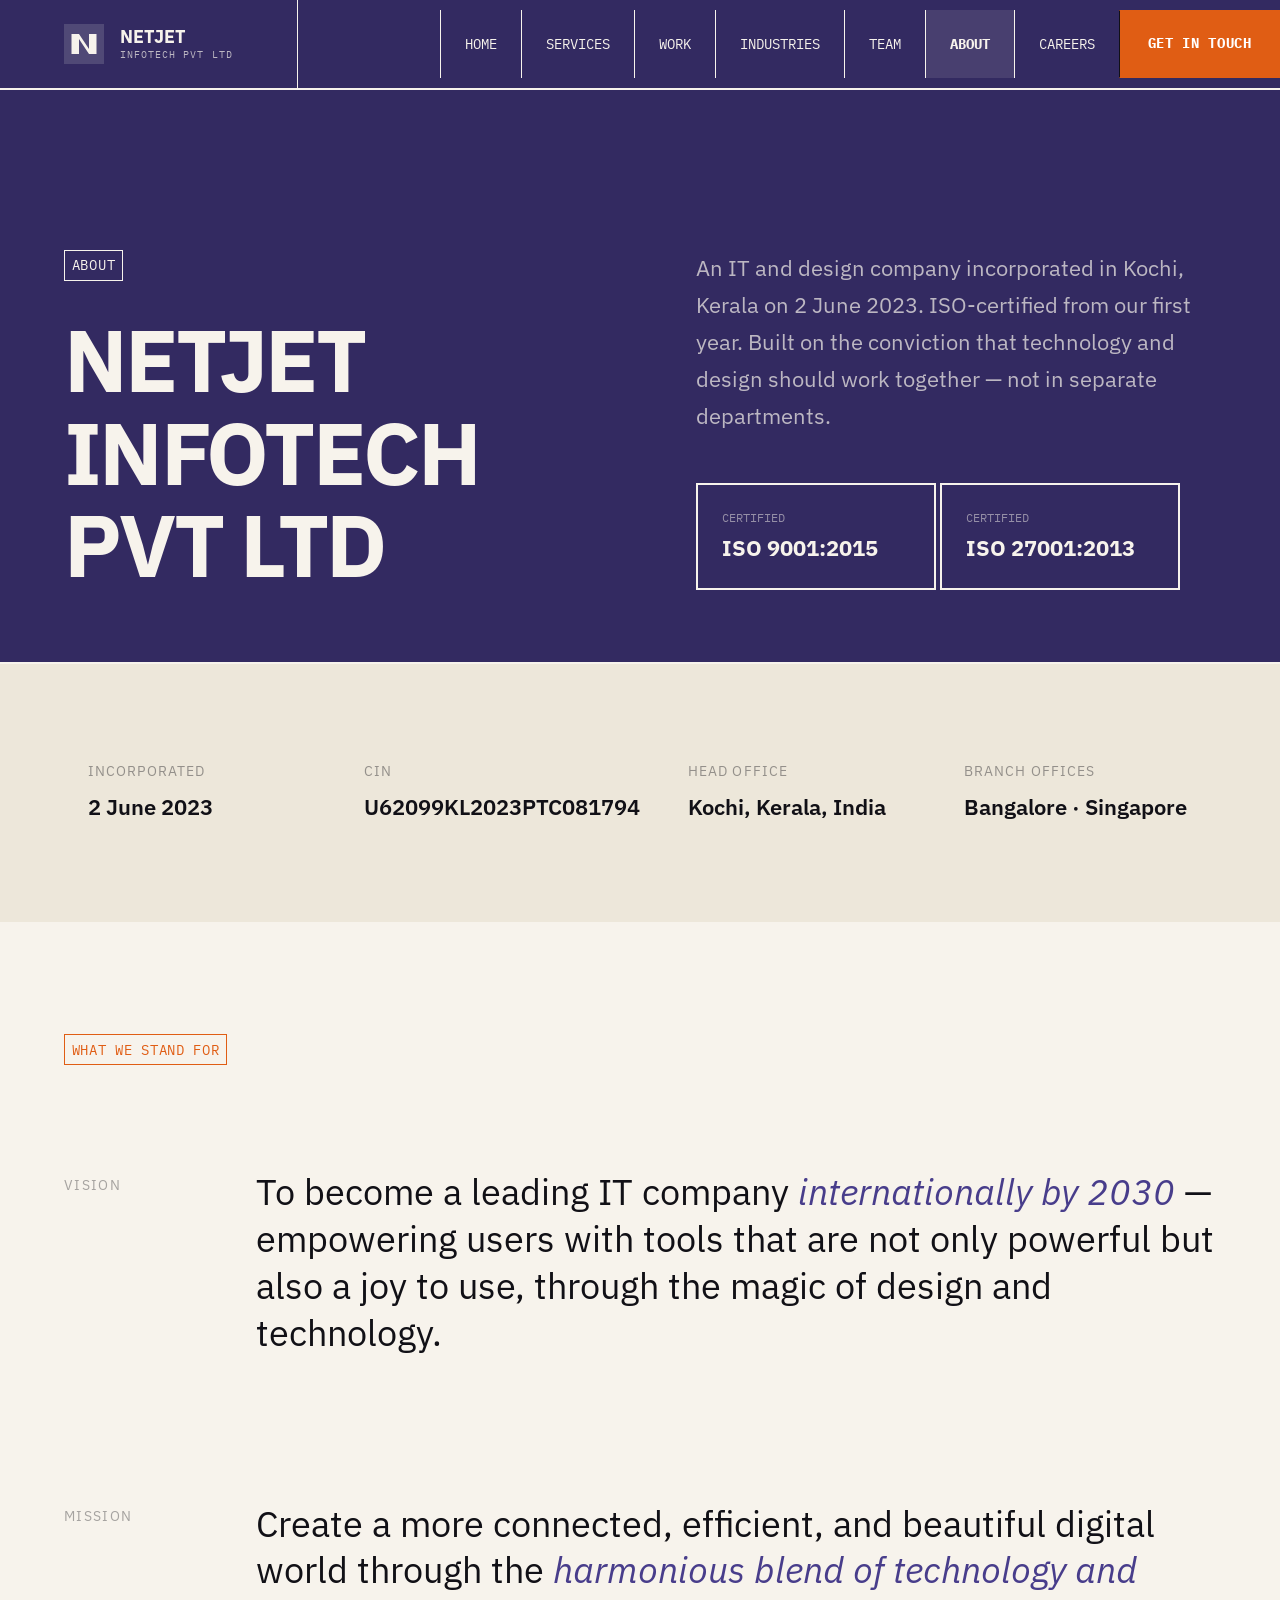
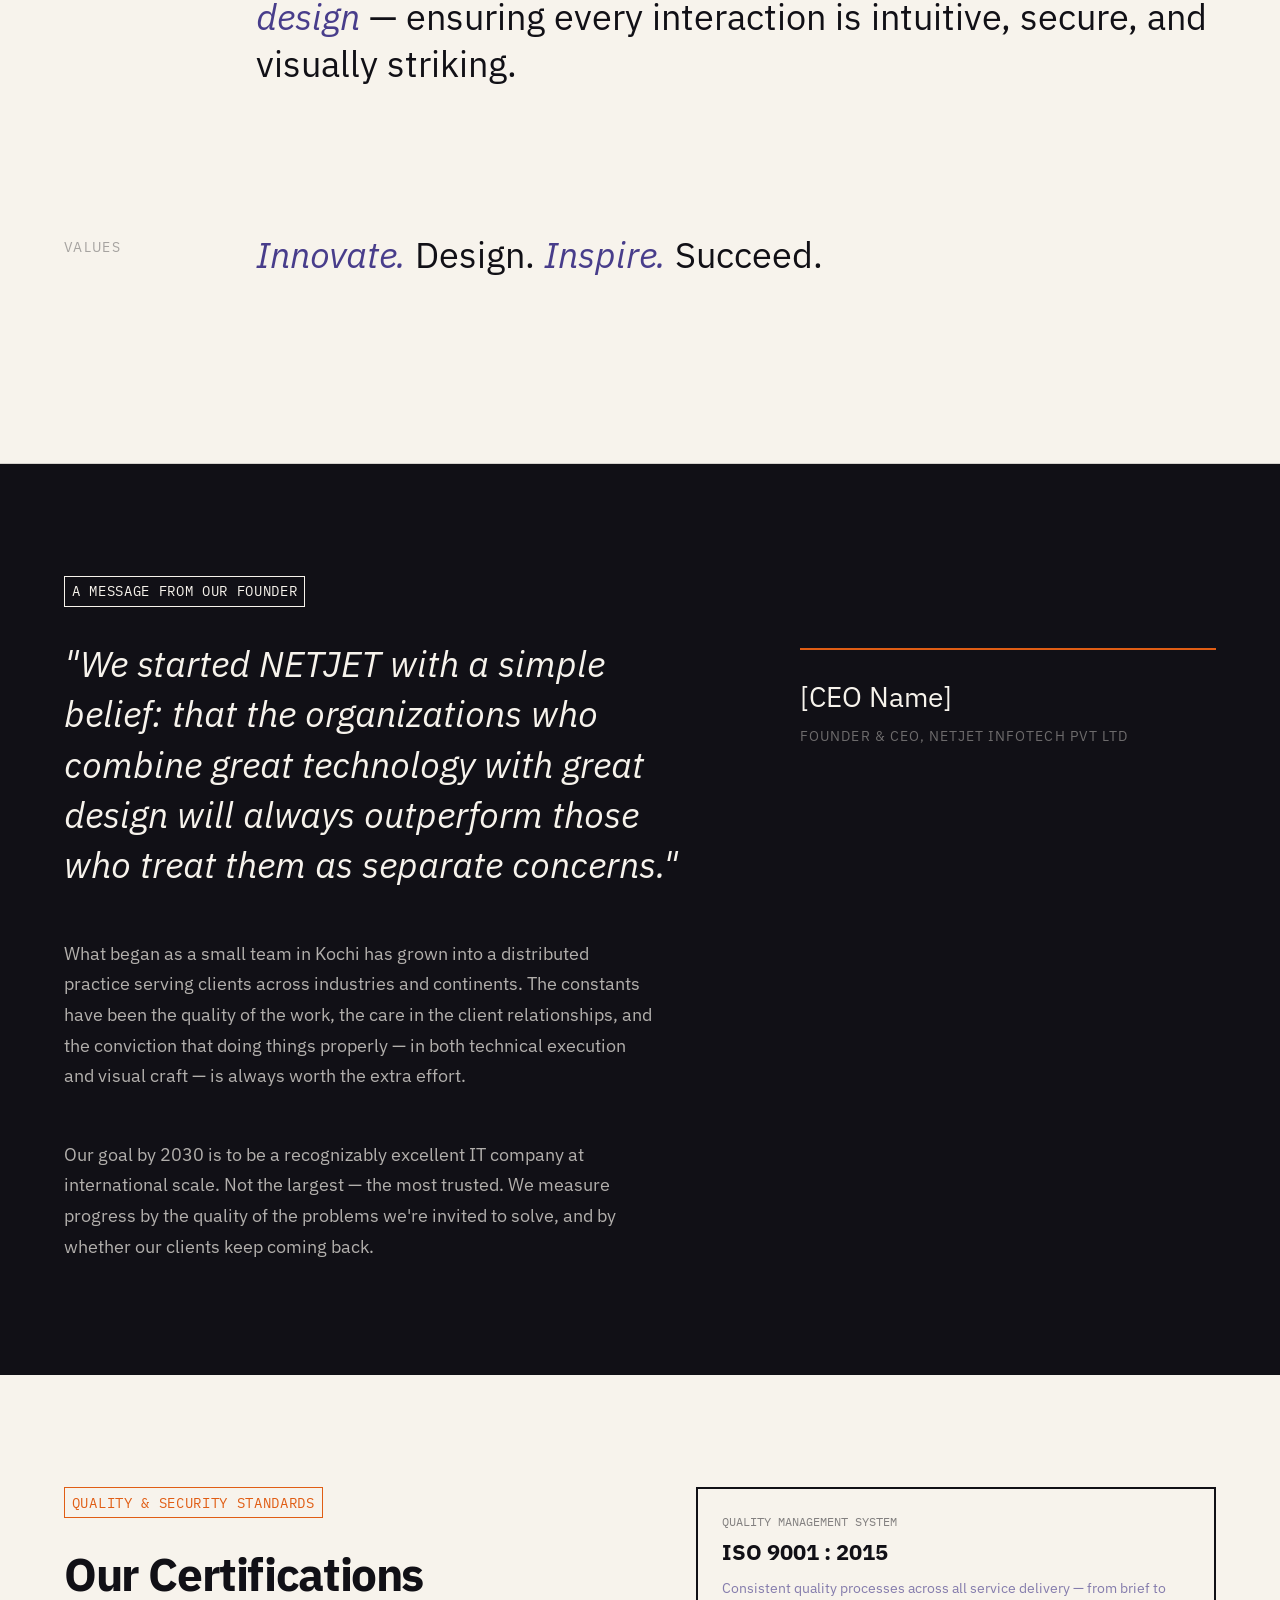
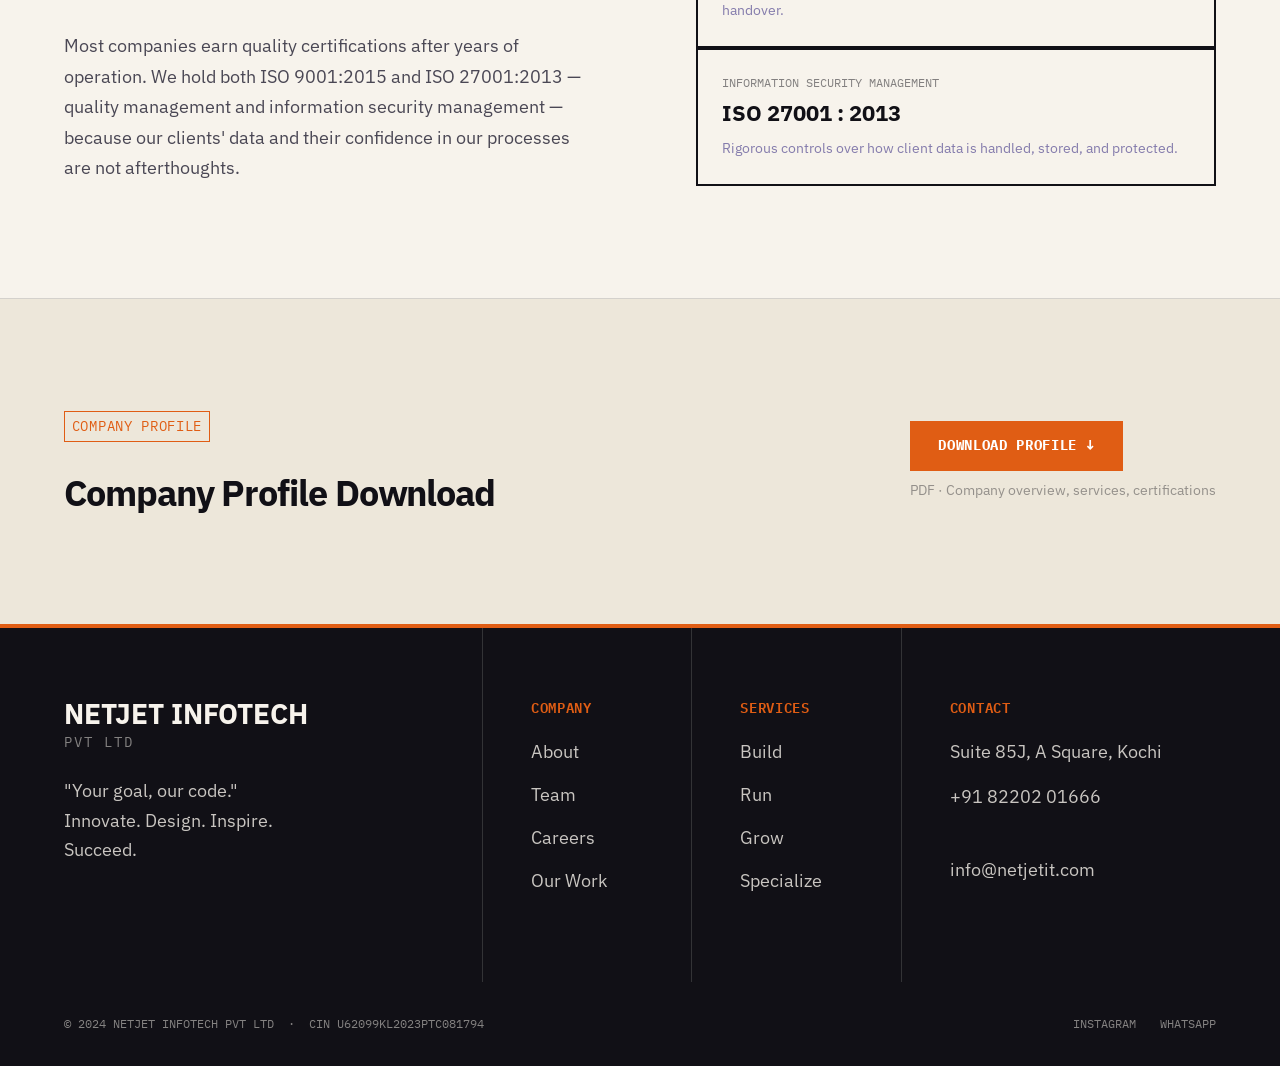
==== about.html @ 787980c6 "Webpage Update" ====
<!DOCTYPE html>
<html lang="en">
<head>
  <meta charset="UTF-8">
  <meta name="viewport" content="width=device-width, initial-scale=1.0">
  <title>About — NETJET INFOTECH PVT LTD</title>
  <meta name="description" content="NETJET INFOTECH is an ISO-certified IT and design company incorporated in Kochi, Kerala in 2023. Learn about our vision, mission, values, certifications, and leadership.">
  <link rel="canonical" href="https://netjetit.com/about.html">
  <link rel="preconnect" href="https://fonts.googleapis.com">
  <link rel="preconnect" href="https://fonts.gstatic.com" crossorigin>
  <link href="https://fonts.googleapis.com/css2?family=IBM+Plex+Mono:ital,wght@0,400;0,500;1,400&family=IBM+Plex+Sans:ital,wght@0,400;0,500;0,600;0,700;1,400&display=swap" rel="stylesheet">
  <link rel="stylesheet" href="css/tokens.css">
  <link rel="stylesheet" href="css/base.css">
  <link rel="stylesheet" href="css/components.css">
  <style>
    .vmv-item {
      padding-block: var(--space-2xl);
      border-bottom: var(--border-rule);
      display: grid;
      grid-template-columns: 10rem 1fr;
      gap: var(--space-l);
      align-items: start;
    }

    .vmv-item:last-child { border-bottom: none; }

    .vmv-label {
      
      font-size: var(--step--1);
      letter-spacing: 0.1em;
      text-transform: uppercase;
      color: var(--ink);
      opacity: 0.35;
      padding-top: 0.3em;
    }

    .vmv-body {
      
      font-size: var(--step-3);
      font-weight: var(--fw-regular);
      color: var(--ink);
      line-height: 1.3;
    }

    .vmv-body em {
      font-style: italic;
      color: var(--brand);
    }

    /* Company facts strip */
    .facts-strip {
      background-color: var(--cream-mid);
      border-top: var(--border-rule);
      border-bottom: var(--border-rule);
      padding-block: var(--space-2xl);
    }

    .facts-grid {
      display: grid;
      grid-template-columns: repeat(4, 1fr);
      gap: 0;
    }

    .fact-item {
      padding: var(--space-m);
      border-right: var(--border-rule);
    }

    .fact-item:last-child { border-right: none; }

    .fact-label {
      
      font-size: var(--step--1);
      letter-spacing: 0.08em;
      text-transform: uppercase;
      color: var(--ink);
      opacity: 0.4;
      margin-bottom: 0.4rem;
    }

    .fact-value {
      
      font-size: var(--step-1);
      color: var(--ink);
      font-weight: var(--fw-semibold);
    }

    @media (max-width: 900px) {
      .vmv-item { grid-template-columns: 1fr; gap: var(--space-xs); }
      .facts-grid { grid-template-columns: 1fr 1fr; }
      .fact-item:nth-child(2) { border-right: none; }
      .fact-item:nth-child(3) { border-right: var(--border-rule); }
    }

    @media (max-width: 540px) {
      .facts-grid { grid-template-columns: 1fr; }
      .fact-item { border-right: none; border-bottom: var(--border-rule); }
      .fact-item:last-child { border-bottom: none; }
    }
  </style>
</head>
<body>

  <!-- Navigation -->
  <nav class="site-nav nav-violet" aria-label="Site navigation">
    <div class="nav-inner">
      <a href="index.html" class="nav-logo" aria-label="NETJET INFOTECH — home">
        <svg class="nav-logo-mark" viewBox="0 0 32 32" fill="none" aria-hidden="true">
          <rect width="32" height="32" fill="#F7F3EC" fill-opacity="0.15"/>
          <path d="M6 8h6l8 12V8h6v16h-6L12 12v12H6V8z" fill="#F7F3EC"/>
        </svg>
        <div class="nav-logo-text">
          NETJET
          <span>INFOTECH PVT LTD</span>
        </div>
      </a>
      <div class="nav-links">
        <a href="index.html">Home</a>
        <a href="services.html">Services</a>
        <a href="work.html">Work</a>
        <a href="industries.html">Industries</a>
        <a href="team.html">Team</a>
        <a href="about.html" aria-current="page">About</a>
        <a href="careers.html">Careers</a>
        <a href="contact.html" class="btn btn-primary nav-cta">Get in touch</a>
      </div>
      <button class="nav-toggle" aria-expanded="false" aria-controls="mobile-nav" aria-label="Open navigation">
        <span class="nav-toggle-bar"></span>
        <span class="nav-toggle-bar"></span>
        <span class="nav-toggle-bar"></span>
      </button>
    </div>
    <nav class="nav-mobile" id="mobile-nav" aria-hidden="true">
      <a href="index.html">Home</a>
      <a href="services.html">Services</a>
      <a href="work.html">Work</a>
      <a href="industries.html">Industries</a>
      <a href="team.html">Team</a>
      <a href="about.html">About</a>
      <a href="careers.html">Careers</a>
      <a href="contact.html" class="btn btn-primary">Get in touch</a>
    </nav>
  </nav>

  <main>

    <!-- Hero -->
    <header class="page-hero page-hero--violet" aria-labelledby="about-heading">
      <div class="container">
        <div style="display: grid; grid-template-columns: 1fr 1fr; gap: var(--space-3xl); align-items: end;">
          <div>
            <p class="section-label section-label--light">About</p>
            <h1 id="about-heading" style="color: var(--cream); line-height: 1.05;">
              NETJET INFOTECH<br>PVT LTD
            </h1>
          </div>
          <div>
            <p style="font-size: var(--step-1); color: var(--cream); opacity: 0.7; line-height: 1.65; max-width: 44ch;">An IT and design company incorporated in Kochi, Kerala on 2 June 2023. ISO-certified from our first year. Built on the conviction that technology and design should work together — not in separate departments.</p>
            <div class="badge-row" style="margin-top: var(--space-xl);">
              <div class="cert-badge cert-badge--light">
                <span class="cert-badge__label">Certified</span>
                <span class="cert-badge__name">ISO 9001:2015</span>
              </div>
              <div class="cert-badge cert-badge--light">
                <span class="cert-badge__label">Certified</span>
                <span class="cert-badge__name">ISO 27001:2013</span>
              </div>
            </div>
          </div>
        </div>
      </div>
    </header>

    <!-- Company facts strip -->
    <div class="facts-strip" aria-label="Company facts">
      <div class="container">
        <div class="facts-grid">
          <div class="fact-item">
            <p class="fact-label">Incorporated</p>
            <p class="fact-value">2 June 2023</p>
          </div>
          <div class="fact-item">
            <p class="fact-label">CIN</p>
            <p class="fact-value">U62099KL2023PTC081794</p>
          </div>
          <div class="fact-item">
            <p class="fact-label">Head Office</p>
            <p class="fact-value">Kochi, Kerala, India</p>
          </div>
          <div class="fact-item">
            <p class="fact-label">Branch Offices</p>
            <p class="fact-value">Bangalore · Singapore</p>
          </div>
        </div>
      </div>
    </div>

    <!-- Vision / Mission / Values -->
    <section class="section" aria-labelledby="vmv-heading">
      <div class="container">
        <p class="section-label">What we stand for</p>
        <h2 id="vmv-heading" class="visually-hidden">Vision, Mission, and Values</h2>

        <div>
          <div class="vmv-item">
            <p class="vmv-label">Vision</p>
            <p class="vmv-body">To become a leading IT company <em>internationally by 2030</em> — empowering users with tools that are not only powerful but also a joy to use, through the magic of design and technology.</p>
          </div>

          <div class="vmv-item">
            <p class="vmv-label">Mission</p>
            <p class="vmv-body">Create a more connected, efficient, and beautiful digital world through the <em>harmonious blend of technology and design</em> — ensuring every interaction is intuitive, secure, and visually striking.</p>
          </div>

          <div class="vmv-item">
            <p class="vmv-label">Values</p>
            <p class="vmv-body"><em>Innovate.</em> Design. <em>Inspire.</em> Succeed.</p>
          </div>
        </div>
      </div>
    </section>

    <!-- CEO Message placeholder section -->
    <!-- To add the CEO's message: replace the bracketed text and name below -->
    <section class="section" style="background-color: var(--ink);" aria-labelledby="ceo-heading">
      <div class="container">
        <div style="display: grid; grid-template-columns: 3fr 2fr; gap: var(--space-3xl); align-items: start;">
          <div>
            <p class="section-label section-label--light">A message from our founder</p>
            <blockquote>
              <p style=" font-size: var(--step-3); color: var(--cream); font-style: italic; line-height: 1.4; margin-bottom: var(--space-xl); max-width: 36ch;">
                "We started NETJET with a simple belief: that the organizations who combine great technology with great design will always outperform those who treat them as separate concerns."
              </p>
              <p style="font-size: var(--step-0); color: var(--cream); opacity: 0.7; line-height: 1.7; max-width: 54ch; margin-bottom: var(--space-xl);">
                What began as a small team in Kochi has grown into a distributed practice serving clients across industries and continents. The constants have been the quality of the work, the care in the client relationships, and the conviction that doing things properly — in both technical execution and visual craft — is always worth the extra effort.
              </p>
              <p style="font-size: var(--step-0); color: var(--cream); opacity: 0.7; line-height: 1.7; max-width: 54ch;">
                Our goal by 2030 is to be a recognizably excellent IT company at international scale. Not the largest — the most trusted. We measure progress by the quality of the problems we're invited to solve, and by whether our clients keep coming back.
              </p>
            </blockquote>
          </div>
          <div style="padding-top: var(--space-2xl);">
            <div style="border-top: 2px solid var(--terra); padding-top: var(--space-m);">
              <p style=" font-size: var(--step-2); color: var(--cream); margin-bottom: 0.3rem;">[CEO Name]</p>
              <p style=" font-size: var(--step--1); color: var(--cream); opacity: 0.4; letter-spacing: 0.08em; text-transform: uppercase;">Founder &amp; CEO, NETJET INFOTECH PVT LTD</p>
            </div>
          </div>
        </div>
      </div>
    </section>

    <!-- Certifications -->
    <section class="section" aria-labelledby="certs-heading">
      <div class="container">
        <div style="display: grid; grid-template-columns: 1fr 1fr; gap: var(--space-3xl); align-items: start;">
          <div>
            <p class="section-label">Quality &amp; Security Standards</p>
            <h2 id="certs-heading" style="margin-bottom: var(--space-l); max-width: 22ch;">Our Certifications</h2>
            <p style="font-size: var(--step-0); color: var(--ink-soft); max-width: 48ch; line-height: 1.7;">Most companies earn quality certifications after years of operation. We hold both ISO 9001:2015 and ISO 27001:2013 — quality management and information security management — because our clients' data and their confidence in our processes are not afterthoughts.</p>
          </div>
          <div>
            <div class="badge-row" style="flex-direction: column; align-items: flex-start; gap: var(--space-l);">
              <div class="cert-badge" style="width: 100%;">
                <span class="cert-badge__label">Quality Management System</span>
                <span class="cert-badge__name">ISO 9001 : 2015</span>
                <p style=" font-size: var(--step--1); color: var(--brand); opacity: 0.65; margin-top: 0.5rem;">Consistent quality processes across all service delivery — from brief to handover.</p>
              </div>
              <div class="cert-badge" style="width: 100%;">
                <span class="cert-badge__label">Information Security Management</span>
                <span class="cert-badge__name">ISO 27001 : 2013</span>
                <p style=" font-size: var(--step--1); color: var(--brand); opacity: 0.65; margin-top: 0.5rem;">Rigorous controls over how client data is handled, stored, and protected.</p>
              </div>
            </div>
          </div>
        </div>
      </div>
    </section>

    <!-- Company Profile download -->
    <section class="section" style="background-color: var(--cream-mid); border-top: var(--border-rule); border-bottom: var(--border-rule);" aria-labelledby="profile-heading">
      <div class="container">
        <div style="display: flex; align-items: center; justify-content: space-between; flex-wrap: wrap; gap: var(--space-l);">
          <div>
            <p class="section-label">Company Profile</p>
            <h2 id="profile-heading" style="font-size: var(--step-3); max-width: 28ch;">Company Profile Download</h2>
          </div>
          <div>
            <!-- Replace # with the path to the actual PDF when available -->
            <a href="#" class="btn btn-primary" download aria-label="Download NETJET INFOTECH company profile PDF">
              Download Profile &darr;
            </a>
            <p style=" font-size: var(--step--1); color: var(--ink); opacity: 0.4; margin-top: var(--space-xs);">PDF · Company overview, services, certifications</p>
          </div>
        </div>
      </div>
    </section>

  </main>

  <footer class="site-footer" aria-label="Site footer">
    <div class="container">
      <div class="footer-grid">
        <div class="footer-brand">
          <div class="footer-logo-text">NETJET INFOTECH</div>
          <span class="footer-logo-sub">PVT LTD</span>
          <p class="footer-tagline">"Your goal, our code."<br>Innovate. Design. Inspire. Succeed.</p>
        </div>
        <div class="footer-col">
          <h6>Company</h6>
          <ul>
            <li><a href="about.html">About</a></li>
            <li><a href="team.html">Team</a></li>
            <li><a href="careers.html">Careers</a></li>
            <li><a href="work.html">Our Work</a></li>
          </ul>
        </div>
        <div class="footer-col">
          <h6>Services</h6>
          <ul>
            <li><a href="services.html#build">Build</a></li>
            <li><a href="services.html#run">Run</a></li>
            <li><a href="services.html#grow">Grow</a></li>
            <li><a href="services.html#specialize">Specialize</a></li>
          </ul>
        </div>
        <div class="footer-col">
          <h6>Contact</h6>
          <address class="footer-address">
            Suite 85J, A Square, Kochi<br>
            <a href="tel:+918220201666">+91 82202 01666</a><br>
            <a href="mailto:info@netjetit.com">info@netjetit.com</a>
          </address>
        </div>
      </div>
      <div class="footer-bottom">
        <p class="footer-legal">&copy; 2024 NETJET INFOTECH PVT LTD &nbsp;·&nbsp; CIN U62099KL2023PTC081794</p>
        <div class="footer-socials">
          <a href="https://instagram.com/netjet.design" target="_blank" rel="noopener noreferrer">Instagram</a>
          <a href="https://wa.me/918220201666" target="_blank" rel="noopener noreferrer">WhatsApp</a>
        </div>
      </div>
    </div>
  </footer>

  <script src="js/nav.js"></script>
</body>
</html>
---- css/tokens.css ----
/*
  NETJET INFOTECH
  Design Tokens — Structural Blueprint System
*/

:root {
  /* Colour palette - High Contrast, No Gradients */
  --cream:       #F7F3EC;
  --cream-mid:   #EDE7DA;
  --violet:      #332A61;
  --violet-deep: #1A1536; /* Darker for higher contrast */
  --brand:       #483D8B;
  --ink:         #111016; /* Near black for maximum starkness */
  --ink-soft:    #4A4754;
  --terra:       #E05D14; /* Brighter, sharper orange/terracotta */
  --terra-dark:  #B84A0D;
  --white:       #FFFFFF;

  /* Structural Rules - the core of the aesthetic */
  --rule-light:  rgba(17, 16, 22, 0.15); /* Ink transparent on cream */
  --rule-dark:   rgba(247, 243, 236, 0.15); /* Cream transparent on dark */
  
  --border-structural-light: 1px solid var(--rule-light);
  --border-structural-dark:  1px solid var(--rule-dark);
  --border-heavy-light:      2px solid var(--ink);
  --border-heavy-dark:       2px solid var(--cream);

  /* Typography — weights */
  --fw-regular: 400;
  --fw-medium:  500;
  --fw-semibold: 600;
  --fw-bold:    700;
  --fw-extrabold: 800;

  /* Type scale (fluid) */
  --step--1: clamp(0.75rem, 0.71rem + 0.18vw, 0.85rem);
  --step-0:  clamp(1rem,    0.95rem + 0.26vw, 1.125rem);
  --step-1:  clamp(1.2rem,  1.12rem + 0.41vw, 1.4rem);
  --step-2:  clamp(1.44rem, 1.31rem + 0.68vw, 1.75rem);
  --step-3:  clamp(1.73rem, 1.51rem + 1.1vw,  2.25rem);
  --step-4:  clamp(2.07rem, 1.72rem + 1.78vw, 2.9rem);
  --step-5:  clamp(2.49rem, 1.93rem + 2.8vw,  3.75rem);
  --step-6:  clamp(3.2rem,  2.3rem + 4.5vw,   5.5rem);
  --step-7:  clamp(4rem,    2.8rem + 6vw,     7.5rem); /* Added for huge structural type */

  /* Spacing */
  --space-xs:   0.5rem;
  --space-s:    1rem;
  --space-m:    1.5rem;
  --space-l:    2rem;
  --space-xl:   3rem;
  --space-2xl:  4.5rem;
  --space-3xl:  7rem;
  --space-4xl:  10rem;

  /* Layout */
  --max-width:    1440px; /* Wider for more architectural space */
  --gutter:       clamp(1.25rem, 5vw, 4rem);
  --col-gap:      0; /* Removing column gap, relying on borders instead */

  /* Motion */
  --ease-out: cubic-bezier(0.16, 1, 0.3, 1); /* Snappier, less floating */
  --dur-fast: 150ms;
  --dur-mid:  250ms;
  --dur-slow: 400ms;
}
---- css/base.css ----
/*
  NETJET INFOTECH
  Base styles — Structural layout, typography reset, architectural utilities
*/

/* ─── Reset ─────────────────────────────────────── */
*, *::before, *::after {
  box-sizing: border-box;
  margin: 0;
  padding: 0;
}

html {
  scroll-behavior: smooth;
  -webkit-text-size-adjust: 100%;
}

body {
  background-color: var(--cream);
  color: var(--ink);
  font-family: 'IBM Plex Sans', system-ui, sans-serif;
  font-size: var(--step-0);
  font-weight: var(--fw-regular);
  line-height: 1.5;
  -webkit-font-smoothing: antialiased;
}

img, video, svg {
  display: block;
  max-width: 100%;
}

a {
  color: inherit;
  text-decoration: none;
}

ul, ol {
  list-style: none;
}

button, input, select, textarea {
  font-family: inherit;
  font-size: inherit;
  border-radius: 0; /* Strictly brutalist, no curves */
}

/* ─── Typography ─────────────────────────────────── */
.font-display {
  font-family: 'IBM Plex Sans', system-ui, sans-serif;
  letter-spacing: -0.02em;
}

.font-ui {
  font-family: 'IBM Plex Sans', system-ui, sans-serif;
}

.font-mono {
  font-family: 'IBM Plex Mono', 'Courier New', monospace;
}

/* Heading defaults */
h1, h2, h3, h4, h5, h6 {
  font-family: 'IBM Plex Sans', system-ui, sans-serif;
  line-height: 1.05;
  font-weight: var(--fw-bold);
  color: var(--ink);
  letter-spacing: -0.03em;
}

h1 { font-size: var(--step-6); font-weight: var(--fw-extrabold); text-transform: uppercase; }
h2 { font-size: var(--step-4); font-weight: var(--fw-bold); }
h3 { font-size: var(--step-3); }
h4 { font-size: var(--step-2); }
h5 { font-size: var(--step-1); font-family: 'IBM Plex Sans', system-ui, sans-serif; font-weight: var(--fw-semibold); letter-spacing: 0; }
h6 { font-size: var(--step-0); font-family: 'IBM Plex Sans', system-ui, sans-serif; font-weight: var(--fw-semibold); letter-spacing: 0; }

p { max-width: 68ch; line-height: 1.65; }

.lead {
  font-size: var(--step-1);
  line-height: 1.45;
  max-width: 56ch;
  font-weight: var(--fw-medium);
  color: var(--ink-soft);
}

/* Utility: constrain text within wide containers */
.text-narrow { max-width: 44ch; }
.text-mid    { max-width: 56ch; }
.text-wide   { max-width: 72ch; }
.text-full   { max-width: none; }

/* ─── Section label (Data-style) ──────────────── */
.section-label {
  display: inline-block;
  font-family: 'IBM Plex Mono', monospace;
  font-size: var(--step--1);
  letter-spacing: 0.05em;
  text-transform: uppercase;
  color: var(--terra);
  margin-bottom: var(--space-l);
  padding: 0.25em 0.5em;
  border: 1px solid var(--terra);
}

.section-label--light {
  color: var(--cream);
  border-color: var(--cream);
}

/* ─── Layout & Structural Grids ──────────────────── */
/* The core layout uses visible borders forming a continuous blueprint grid */

.container {
  width: 100%;
  max-width: var(--max-width);
  margin-inline: auto;
  padding-inline: var(--gutter);
}

.section {
  padding-block: var(--space-3xl);
  border-bottom: var(--border-structural-light);
}

.section--violet {
  background-color: var(--violet);
  color: var(--cream);
  border-bottom-color: var(--border-structural-dark);
}

.section--violet h1,
.section--violet h2,
.section--violet h3,
.section--violet h4 {
  color: var(--cream);
}

.section--ink {
  background-color: var(--ink);
  color: var(--cream);
  border-bottom-color: var(--border-structural-dark);
}

.section--ink h1,
.section--ink h2,
.section--ink h3,
.section--ink h4 {
  color: var(--cream);
}

/* ─── Rules / Structural Borders ─────────────────── */
.rule {
  border: none;
  border-top: var(--border-heavy-light);
}

.rule--dark {
  border-top: var(--border-heavy-dark);
}

.ruled-top {
  border-top: var(--border-structural-light);
  padding-top: var(--space-m);
}

.ruled-top--dark {
  border-top: var(--border-structural-dark);
  padding-top: var(--space-m);
}

/* Structural grids use borders instead of gaps to form cells */
.grid-structural {
  display: grid;
  grid-template-columns: repeat(12, 1fr);
  border-left: var(--border-structural-light);
  border-top: var(--border-structural-light);
}

.grid-cell {
  border-right: var(--border-structural-light);
  border-bottom: var(--border-structural-light);
  padding: var(--space-l);
}

.grid-2 {
  display: grid;
  grid-template-columns: 1fr 1fr;
}

.grid-2 > div {
  padding: var(--space-xl);
}

.grid-2 > div:first-child {
  border-right: var(--border-structural-light);
}

.section--violet .grid-2 > div:first-child,
.section--ink .grid-2 > div:first-child {
  border-right-color: var(--border-structural-dark);
}

.grid-3 {
  display: grid;
  grid-template-columns: repeat(3, 1fr);
}

.grid-4 {
  display: grid;
  grid-template-columns: repeat(4, 1fr);
}

/* Asymmetric structural grids */
.grid-asym-l {
  display: grid;
  grid-template-columns: 7fr 5fr;
}
.grid-asym-l > div:first-child { border-right: var(--border-structural-light); padding-right: var(--space-xl); }
.grid-asym-l > div:last-child { padding-left: var(--space-xl); }

.grid-asym-r {
  display: grid;
  grid-template-columns: 5fr 7fr;
}
.grid-asym-r > div:first-child { border-right: var(--border-structural-light); padding-right: var(--space-xl); }
.grid-asym-r > div:last-child { padding-left: var(--space-xl); }


/* ─── Buttons ─────────────────────────────────────── */
.btn {
  display: inline-flex;
  align-items: center;
  justify-content: center;
  gap: var(--space-xs);
  font-family: 'IBM Plex Mono', monospace;
  font-size: var(--step--1);
  font-weight: var(--fw-bold);
  text-transform: uppercase;
  letter-spacing: 0.05em;
  line-height: 1;
  padding: 1.25em 2em;
  border: 1px solid transparent;
  cursor: pointer;
  transition: all var(--dur-fast) var(--ease-out);
  text-decoration: none;
  white-space: nowrap;
  border-radius: 0;
}

/* Primary CTA — stark terracotta block */
.btn-primary {
  background-color: var(--terra);
  color: var(--white);
  border-color: var(--terra);
}

.btn-primary:hover,
.btn-primary:focus-visible {
  background-color: var(--ink);
  color: var(--white);
  border-color: var(--ink);
  transform: translateY(-2px);
  box-shadow: 4px 4px 0 var(--terra);
}

/* Outline — structural */
.btn-outline {
  background-color: transparent;
  color: var(--ink);
  border: 2px solid var(--ink);
}

.btn-outline:hover,
.btn-outline:focus-visible {
  background-color: var(--ink);
  color: var(--cream);
}

/* Outline — dark context */
.btn-outline-light {
  background-color: transparent;
  color: var(--cream);
  border: 2px solid var(--cream);
}

.btn-outline-light:hover,
.btn-outline-light:focus-visible {
  background-color: var(--cream);
  color: var(--violet-deep);
}

/* ─── Focus styles ───────────────────────────────── */
:focus-visible {
  outline: 2px solid var(--terra);
  outline-offset: 4px;
}

/* ─── Visually hidden (accessibility) ───────────── */
.visually-hidden {
  position: absolute;
  width: 1px;
  height: 1px;
  padding: 0;
  margin: -1px;
  overflow: hidden;
  clip: rect(0, 0, 0, 0);
  white-space: nowrap;
  border: 0;
}

/* ─── Responsive breakpoints ─────────────────────── */
@media (max-width: 1024px) {
  .grid-4 { grid-template-columns: repeat(2, 1fr); }
  .grid-asym-l, .grid-asym-r { grid-template-columns: 1fr; }
  .grid-asym-l > div:first-child, .grid-asym-r > div:first-child { 
    border-right: none; 
    border-bottom: var(--border-structural-light); 
    padding-right: 0; 
    padding-bottom: var(--space-xl);
    margin-bottom: var(--space-xl);
  }
  .grid-asym-l > div:last-child, .grid-asym-r > div:last-child { padding-left: 0; }
  .grid-2 > div { padding: var(--space-l) 0; }
  .grid-2 > div:first-child { 
    border-right: none; 
    border-bottom: var(--border-structural-light);
  }
}

@media (max-width: 768px) {
  .grid-2, .grid-3 { grid-template-columns: 1fr; }
  .section { padding-block: var(--space-2xl); }
}

@media (max-width: 480px) {
  h1 { font-size: clamp(2.5rem, 10vw, 4rem); }
}
---- css/components.css ----
﻿/*
  NETJET INFOTECH
  Components â€” Nav, Footer, Forms, UI Cards
*/

/* â”€â”€â”€ Navigation (Brutalist / Ledger style) â”€â”€â”€â”€â”€â”€â”€â”€ */
.site-nav {
  position: sticky;
  top: 0;
  z-index: 100;
  background-color: var(--cream);
  border-bottom: 2px solid var(--ink); /* Strong structural separation */
  transition: transform var(--dur-mid) var(--ease-out);
}

.site-nav.scroll-up { transform: translateY(0); }
.site-nav.scroll-down { transform: translateY(-100%); }

.nav-inner {
  display: flex;
  align-items: center;
  justify-content: space-between;
  max-width: var(--max-width);
  margin-inline: auto;
  /* Instead of padding on inner, we use borders and padding on children */
}

/* Structural logo */
.nav-logo {
  display: flex;
  align-items: center;
  gap: var(--space-s);
  padding: var(--space-m) var(--gutter);
  border-right: 1px solid var(--ink);
  transition: opacity var(--dur-fast);
}

.nav-logo:hover { opacity: 0.8; }

.nav-logo-mark {
  width: 2.5rem;
  height: 2.5rem;
  flex-shrink: 0;
}

.nav-logo-text {
  display: flex;
  flex-direction: column;
  font-family: 'IBM Plex Sans', sans-serif;
  font-weight: var(--fw-bold);
  font-size: var(--step-0);
  line-height: 1;
  color: var(--ink);
  text-transform: uppercase;
}

.nav-logo-text span {
  font-family: 'IBM Plex Mono', monospace;
  font-weight: var(--fw-regular);
  font-size: 0.65rem;
  letter-spacing: 0.1em;
  opacity: 0.6;
  margin-top: 0.2rem;
}

/* Nav links - structural tabs */
.nav-links {
  display: none;
  align-items: stretch;
  height: 100%;
}

.nav-links a:not(.nav-cta) {
  font-family: 'IBM Plex Mono', monospace;
  font-size: var(--step--1);
  text-transform: uppercase;
  color: var(--ink);
  text-decoration: none;
  padding: var(--space-m) var(--space-m);
  border-left: 1px solid var(--ink);
  transition: background-color var(--dur-fast), color var(--dur-fast);
  display: flex;
  align-items: center;
}

.nav-links a:hover:not(.nav-cta) {
  background-color: var(--ink);
  color: var(--cream);
}

.nav-links a[aria-current="page"]:not(.nav-cta) {
  background-color: var(--cream-mid);
  font-weight: var(--fw-bold);
}

.nav-links .nav-cta {
  margin-left: 0;
  border-left: 1px solid var(--ink);
  /* Uses .btn-primary from base.css */
}

/* Nav on dark background */
.nav-violet {
  background-color: var(--violet);
  border-bottom-color: var(--cream);
}

.nav-violet .nav-logo { border-right-color: var(--cream); }
.nav-violet .nav-logo-text { color: var(--cream); }
.nav-violet .nav-logo-text span { color: var(--cream); opacity: 0.7; }
.nav-violet .nav-links a:not(.nav-cta) {
  color: var(--cream);
  border-left-color: var(--cream);
}
.nav-violet .nav-links a:hover:not(.nav-cta) {
  background-color: var(--cream);
  color: var(--violet);
}
.nav-violet .nav-links a[aria-current="page"]:not(.nav-cta) {
  background-color: rgba(247, 243, 236, 0.1);
}

/* Mobile Toggle */
.nav-toggle {
  display: flex;
  flex-direction: column;
  justify-content: center;
  align-items: center;
  gap: 5px;
  width: 48px;
  height: 48px;
  background: transparent;
  border: none;
  border-left: 1px solid var(--ink);
  cursor: pointer;
  padding: 0 var(--gutter);
  box-sizing: content-box;
}

.nav-violet .nav-toggle { border-left-color: var(--cream); }

.nav-toggle-bar {
  display: block;
  width: 24px;
  height: 2px;
  background-color: var(--ink);
  transition: transform var(--dur-mid) var(--ease-out), opacity var(--dur-mid);
}

.nav-violet .nav-toggle-bar { background-color: var(--cream); }

/* Mobile Menu */
.nav-mobile {
  position: absolute;
  top: 100%;
  left: 0;
  width: 100%;
  background-color: var(--ink);
  border-bottom: 2px solid var(--terra);
  display: flex;
  flex-direction: column;
  padding: var(--space-m) var(--gutter) var(--space-xl);
  transform: translateY(-150%);
  opacity: 0;
  visibility: hidden;
  transition: transform var(--dur-mid) var(--ease-out), opacity var(--dur-mid), visibility var(--dur-mid);
}

.nav-mobile.is-open {
  transform: translateY(0);
  opacity: 1;
  visibility: visible;
}

.nav-mobile a {
  font-family: 'IBM Plex Sans', sans-serif;
  font-size: var(--step-3);
  font-weight: var(--fw-bold);
  color: var(--cream);
  padding-block: var(--space-m);
  border-bottom: 1px solid rgba(247, 243, 236, 0.15);
  transition: color var(--dur-fast);
}

.nav-mobile a:hover { color: var(--terra); }
.nav-mobile a:last-child { border-bottom: none; padding-top: var(--space-l); }

@media (min-width: 992px) {
  .nav-toggle { display: none; }
  .nav-links { display: flex; }
}

/* â”€â”€â”€ Page Hero (Architectural) â”€â”€â”€â”€â”€â”€â”€â”€â”€â”€â”€â”€â”€â”€â”€â”€â”€â”€â”€â”€ */
.page-hero {
  padding-top: var(--space-4xl);
  padding-bottom: var(--space-2xl);
  border-bottom: 2px solid var(--ink);
}

.page-hero--cream { background-color: var(--cream); }
.page-hero--violet {
  background-color: var(--violet);
  border-bottom: 2px solid var(--cream);
}

/* â”€â”€â”€ Footer (Ledger style) â”€â”€â”€â”€â”€â”€â”€â”€â”€â”€â”€â”€â”€â”€â”€â”€â”€â”€â”€â”€â”€â”€â”€â”€ */
.site-footer {
  background-color: var(--ink);
  color: var(--cream);
  border-top: 4px solid var(--terra);
}

.footer-grid {
  display: grid;
  grid-template-columns: 2fr 1fr 1fr 1.5fr;
  border-bottom: 1px solid var(--border-structural-dark);
}

.footer-brand {
  padding: var(--space-2xl) var(--space-xl) var(--space-2xl) 0;
  border-right: 1px solid var(--rule-dark);
}

.footer-col {
  padding: var(--space-2xl) var(--space-xl);
  border-right: 1px solid var(--rule-dark);
}
.footer-col:last-child { border-right: none; padding-right: 0; }

.footer-logo-text {
  font-family: 'IBM Plex Sans', sans-serif;
  font-weight: var(--fw-bold);
  font-size: var(--step-2);
  line-height: 1;
  margin-bottom: 0.25rem;
}

.footer-logo-sub {
  font-family: 'IBM Plex Mono', monospace;
  font-size: var(--step--1);
  letter-spacing: 0.15em;
  opacity: 0.5;
  display: block;
  margin-bottom: var(--space-m);
}

.footer-tagline {
  font-family: 'IBM Plex Sans', sans-serif;
  font-size: var(--step-0);
  opacity: 0.8;
  max-width: 24ch;
}

.footer-col h6 {
  font-family: 'IBM Plex Mono', monospace;
  font-size: var(--step--1);
  letter-spacing: 0.05em;
  text-transform: uppercase;
  color: var(--terra);
  margin-bottom: var(--space-m);
}

.footer-col ul li { margin-bottom: var(--space-s); }
.footer-col ul a {
  font-family: 'IBM Plex Sans', sans-serif;
  font-size: var(--step-0);
  opacity: 0.8;
  transition: opacity var(--dur-fast), color var(--dur-fast);
}
.footer-col ul a:hover { opacity: 1; color: var(--terra); }

.footer-address {
  font-family: 'IBM Plex Sans', sans-serif;
  font-size: var(--step-0);
  font-style: normal;
  opacity: 0.8;
  line-height: 1.6;
}
.footer-address a { display: block; margin-top: var(--space-s); transition: color var(--dur-fast); }
.footer-address a:hover { color: var(--terra); }

.footer-bottom {
  display: flex;
  justify-content: space-between;
  align-items: center;
  padding-block: var(--space-l);
  font-family: 'IBM Plex Mono', monospace;
  font-size: 0.75rem;
  opacity: 0.5;
  text-transform: uppercase;
}
.footer-socials { display: flex; gap: var(--space-m); }
.footer-socials a:hover { color: var(--terra); }

@media (max-width: 992px) {
  .footer-grid { grid-template-columns: 1fr 1fr; }
  .footer-brand { grid-column: 1 / -1; border-right: none; border-bottom: 1px solid var(--rule-dark); padding: var(--space-xl) 0; }
  .footer-col { padding: var(--space-l) 0; border-right: none; }
  .footer-col:nth-child(2) { padding-right: var(--space-l); border-right: 1px solid var(--rule-dark); }
}

@media (max-width: 540px) {
  .footer-grid { grid-template-columns: 1fr; }
  .footer-col:nth-child(2) { border-right: none; padding-right: 0; border-bottom: 1px solid var(--rule-dark); }
  .footer-col:nth-child(3) { border-bottom: 1px solid var(--rule-dark); }
  .footer-bottom { flex-direction: column; align-items: flex-start; gap: var(--space-m); }
}

/* â”€â”€â”€ Brutalist Forms â”€â”€â”€â”€â”€â”€â”€â”€â”€â”€â”€â”€â”€â”€â”€â”€â”€â”€â”€â”€â”€â”€â”€â”€â”€â”€â”€â”€â”€â”€ */
.form-group { margin-bottom: var(--space-l); position: relative; }

.form-label {
  display: block;
  font-family: 'IBM Plex Mono', monospace;
  font-size: var(--step--1);
  text-transform: uppercase;
  margin-bottom: var(--space-xs);
  color: var(--ink);
  font-weight: var(--fw-semibold);
}

.form-label--light { color: var(--cream); }
.form-label span { color: var(--terra); } /* required asterisk */

.form-input, .form-select, .form-textarea {
  width: 100%;
  padding: 1rem;
  background-color: transparent;
  border: 2px solid var(--ink);
  color: var(--ink);
  transition: border-color var(--dur-fast), box-shadow var(--dur-fast);
}

.form-input--dark, .form-select--dark, .form-textarea--dark {
  border-color: rgba(247, 243, 236, 0.4);
  color: var(--cream);
}
.form-input--dark:focus, .form-textarea--dark:focus {
  border-color: var(--terra);
  background-color: rgba(247, 243, 236, 0.05);
}

.form-input:focus, .form-select:focus, .form-textarea:focus {
  outline: none;
  border-color: var(--terra);
  box-shadow: 4px 4px 0 var(--terra);
}

.form-textarea { resize: vertical; min-height: 120px; }

.form-error {
  display: block;
  font-family: 'IBM Plex Mono', monospace;
  font-size: 0.75rem;
  color: var(--terra);
  margin-top: 0.3rem;
  min-height: 1.2em;
}

.form-success {
  margin-top: var(--space-m);
  padding: 1rem;
  background-color: var(--terra);
  color: var(--white);
  font-family: 'IBM Plex Sans', sans-serif;
  font-weight: var(--fw-medium);
  border: 2px solid var(--terra);
}

/* â”€â”€â”€ UI Cards (Services, Team, Work) â”€â”€â”€â”€â”€â”€â”€â”€â”€â”€â”€â”€â”€â”€â”€ */

/* Service Cards */
.service-card {
  border: 1px solid var(--ink);
  padding: var(--space-xl);
  background-color: var(--cream);
  transition: transform var(--dur-fast), box-shadow var(--dur-fast);
  height: 100%;
  display: flex;
  flex-direction: column;
}

.service-card:hover {
  transform: translateY(-4px);
  box-shadow: 8px 8px 0 var(--ink);
}

.service-card__icon {
  font-family: 'IBM Plex Sans', sans-serif;
  font-size: var(--step-5);
  font-weight: var(--fw-bold);
  color: var(--terra);
  margin-bottom: var(--space-m);
  line-height: 1;
}

.service-card__title {
  font-size: var(--step-2);
  margin-bottom: var(--space-s);
}

.service-card__desc {
  font-family: 'IBM Plex Sans', sans-serif;
  color: var(--ink-soft);
  margin-bottom: var(--space-l);
  flex-grow: 1;
}

.service-card__link {
  font-family: 'IBM Plex Mono', monospace;
  font-size: var(--step--1);
  text-transform: uppercase;
  font-weight: var(--fw-bold);
  color: var(--ink);
  display: inline-flex;
  align-items: center;
  gap: 0.5rem;
  margin-top: auto;
}
.service-card__link:hover { color: var(--terra); }

/* Team Grid - Brutalist cards */
.team-grid {
  display: grid;
  grid-template-columns: repeat(auto-fill, minmax(280px, 1fr));
  gap: 0;
  border-top: 2px solid var(--ink);
  border-left: 2px solid var(--ink);
}

.team-card {
  border-right: 2px solid var(--ink);
  border-bottom: 2px solid var(--ink);
  background-color: var(--cream);
  display: flex;
  flex-direction: column;
}

.team-card__portrait {
  width: 100%;
  aspect-ratio: 3/4;
  object-fit: cover;
  border-bottom: 2px solid var(--ink);
  filter: grayscale(100%) contrast(1.2); /* Brutalist processing */
  transition: filter var(--dur-mid);
}

.team-card:hover .team-card__portrait {
  filter: grayscale(0%) contrast(1);
}

.team-card__monogram {
  width: 100%;
  aspect-ratio: 3/4;
  background-color: var(--cream-mid);
  display: flex;
  align-items: center;
  justify-content: center;
  border-bottom: 2px solid var(--ink);
}

.team-card__monogram-text {
  font-family: 'IBM Plex Sans', sans-serif;
  font-size: var(--step-6);
  font-weight: var(--fw-bold);
  color: var(--ink);
  opacity: 0.1;
}

.team-card__info {
  padding: var(--space-m);
}

.team-card__role {
  font-family: 'IBM Plex Mono', monospace;
  font-size: 0.75rem;
  text-transform: uppercase;
  color: var(--terra);
  margin-bottom: 0.25rem;
  margin-top: var(--space-m);
  padding-inline: var(--space-m);
}

.team-card__name {
  font-size: var(--step-1);
  font-weight: var(--fw-bold);
  margin-bottom: 0.5rem;
  padding-inline: var(--space-m);
}

.team-card__stack {
  font-family: 'IBM Plex Mono', monospace;
  font-size: 0.75rem;
  color: var(--ink);
  opacity: 0.5;
  margin-bottom: var(--space-s);
  padding-inline: var(--space-m);
}

.team-card__bio {
  font-size: var(--step--1);
  color: var(--ink-soft);
  padding-inline: var(--space-m);
  padding-bottom: var(--space-m);
}

/* Work Gallery - Structural Block */
.work-gallery {
  display: grid;
  grid-template-columns: repeat(auto-fill, minmax(320px, 1fr));
  gap: 0;
  border-top: 2px solid var(--ink);
  border-left: 2px solid var(--ink);
}

.work-item {
  border-right: 2px solid var(--ink);
  border-bottom: 2px solid var(--ink);
  position: relative;
  background-color: var(--cream);
}

.work-placeholder-inner {
  aspect-ratio: 4/3;
  background-color: var(--cream-mid);
  display: flex;
  align-items: center;
  justify-content: center;
  font-family: 'IBM Plex Mono', monospace;
  font-size: var(--step--1);
  color: var(--ink);
  opacity: 0.3;
  text-transform: uppercase;
  letter-spacing: 0.1em;
}

.work-item-caption {
  padding: var(--space-m);
  border-top: 2px solid var(--ink);
}

.work-item-caption__cat {
  display: block;
  font-family: 'IBM Plex Mono', monospace;
  font-size: 0.75rem;
  color: var(--terra);
  text-transform: uppercase;
  margin-bottom: 0.25rem;
}

.work-item-caption__title {
  display: block;
  font-family: 'IBM Plex Sans', sans-serif;
  font-weight: var(--fw-bold);
  font-size: var(--step-0);
  color: var(--ink);
}

/* Cert Badges */
.cert-badge {
  display: inline-flex;
  flex-direction: column;
  padding: var(--space-m);
  border: 2px solid var(--ink);
  background-color: var(--cream);
  min-width: 240px;
}

.cert-badge--light {
  border-color: var(--cream);
  background-color: transparent;
  color: var(--cream);
}

.cert-badge__label {
  font-family: 'IBM Plex Mono', monospace;
  font-size: 0.75rem;
  text-transform: uppercase;
  opacity: 0.5;
  margin-bottom: 0.25rem;
}

.cert-badge__name {
  font-family: 'IBM Plex Sans', sans-serif;
  font-weight: var(--fw-bold);
  font-size: var(--step-1);
}
/* ─── Tech Stack Marquee ─────────────────────────── */
.marquee-container {
  overflow: hidden;
  width: 100%;
  display: flex;           /* row direction — two tracks side by side */
  align-items: center;
  background: var(--cream);
  padding-block: var(--space-l);
}

.marquee-container:hover .marquee-content {
  animation-play-state: paused;
}

/* Each track is full-width and scrolls from 0% to -100% then loops */
.marquee-content {
  display: flex;
  align-items: center;
  gap: 3rem;
  animation: marquee-scroll 40s linear infinite;
  min-width: 100%;          /* each track fills container width */
  flex-shrink: 0;
  will-change: transform;
}

.marquee-item {
  display: inline-flex;
  align-items: center;
  flex-shrink: 0;
  opacity: 0.6;
  transition: opacity 0.2s;
  white-space: nowrap;
}

.marquee-item:hover {
  opacity: 1;
}

/* Separator dot */
.marquee-item::after {
  content: '/';
  font-family: 'IBM Plex Mono', monospace;
  font-size: 0.85rem;
  color: var(--terra);
  margin-left: 3rem;
  opacity: 0.5;
}

.marquee-item svg {
  height: 20px;
  width: auto;
  fill: var(--ink);
  display: block;
  overflow: visible;
}

@keyframes marquee-scroll {
  from { transform: translateX(0%); }
  to   { transform: translateX(-100%); }
}
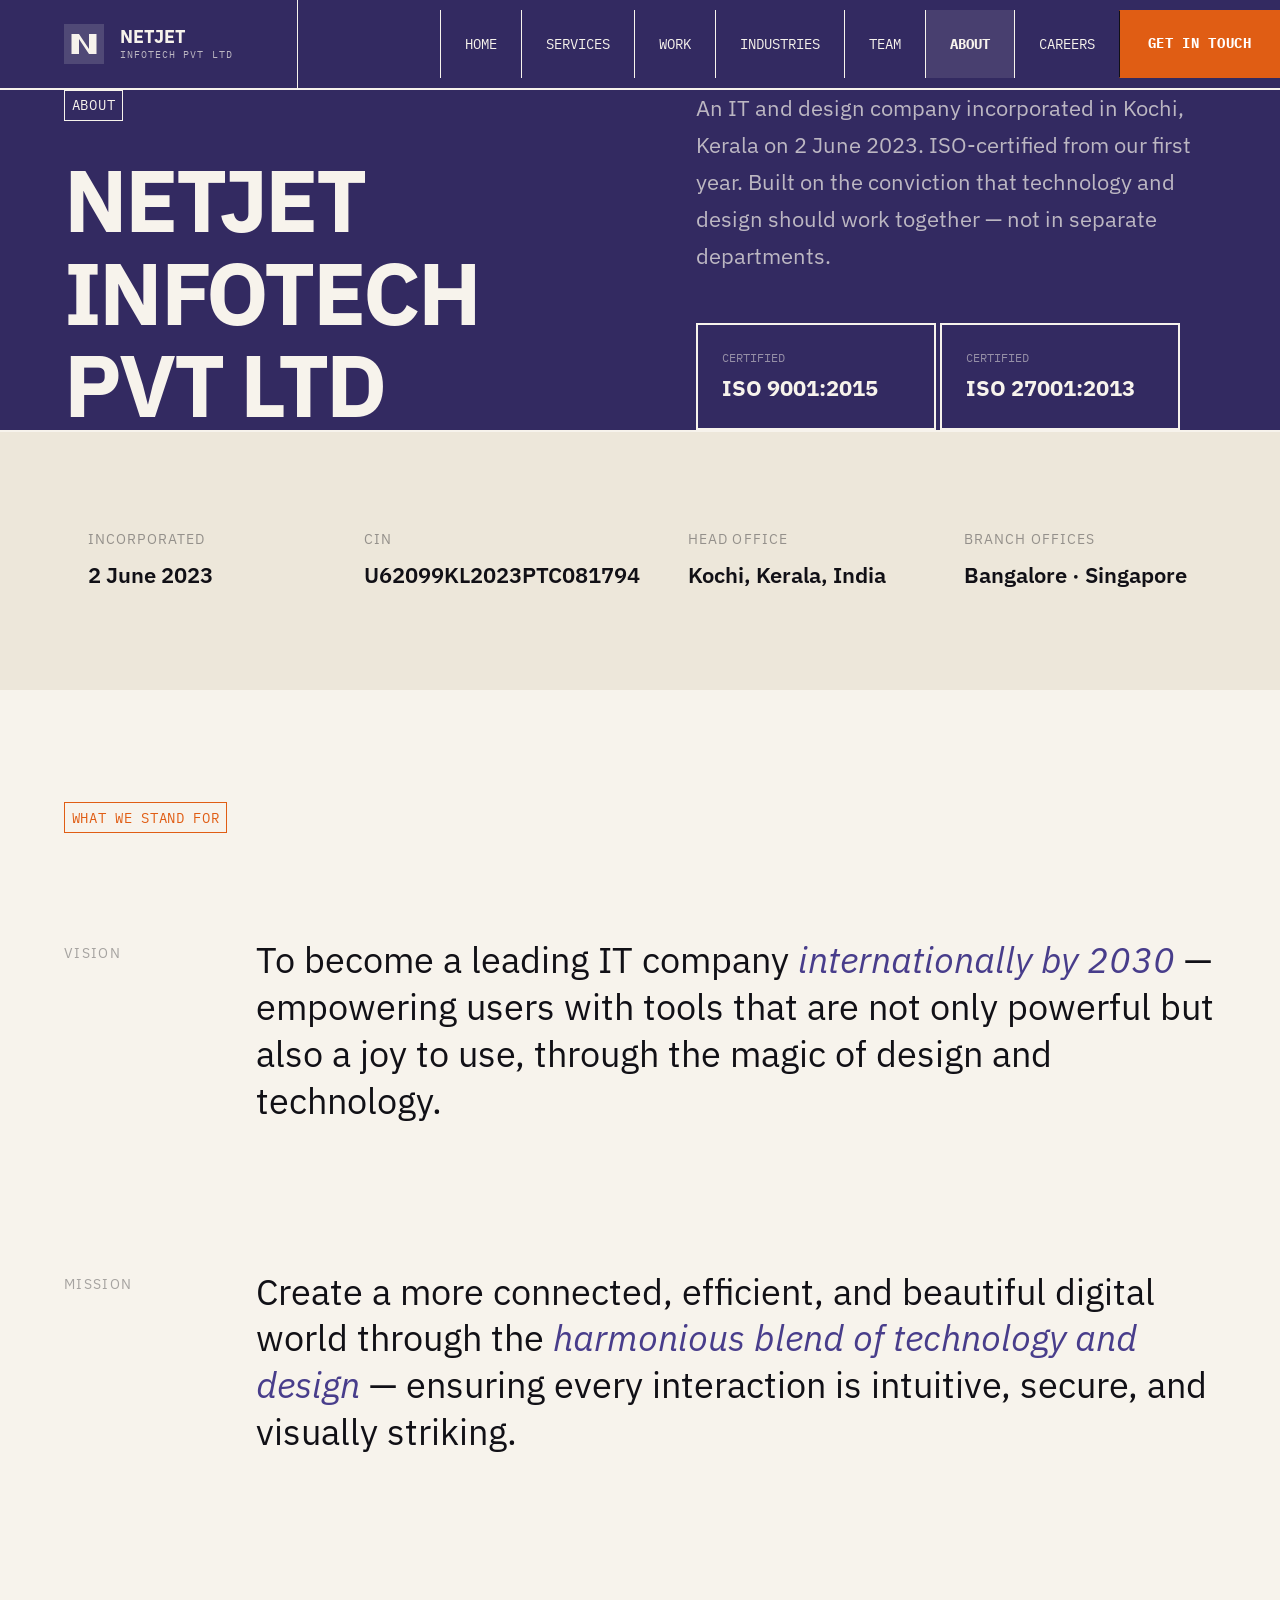
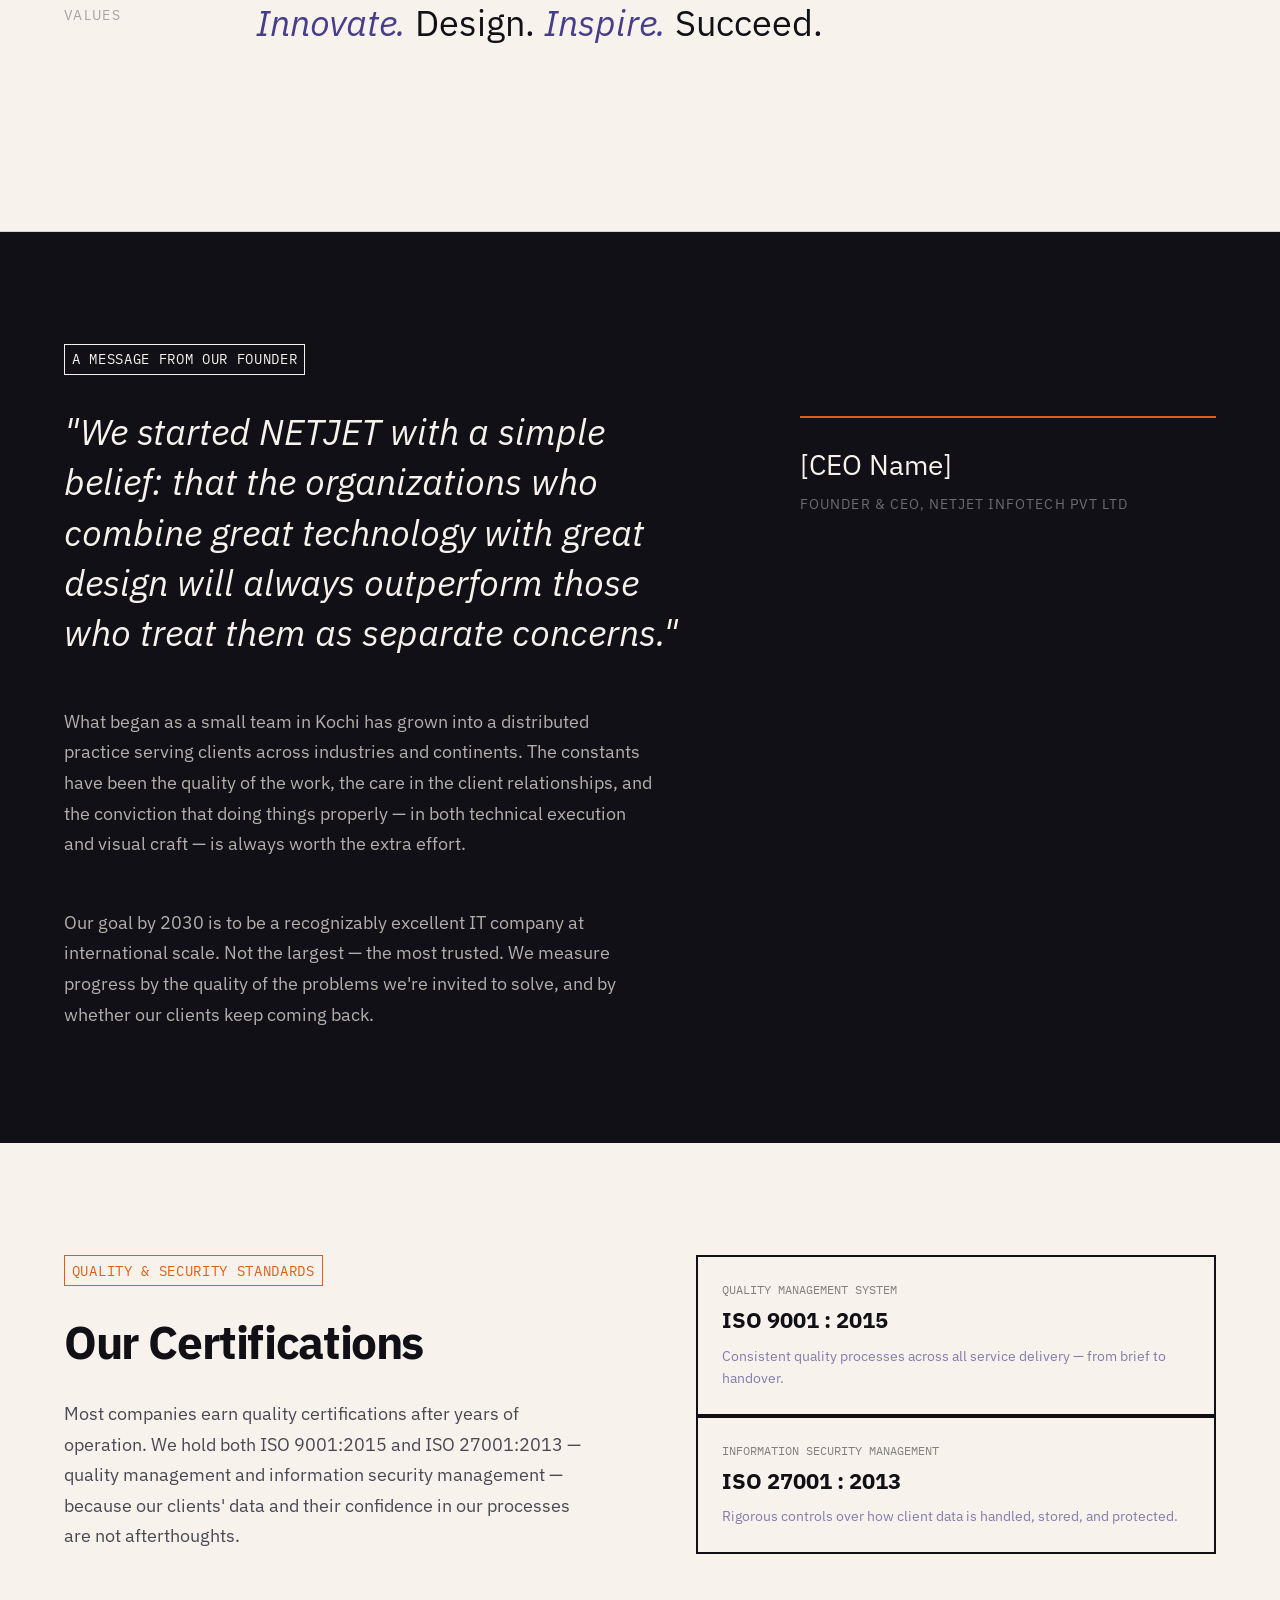
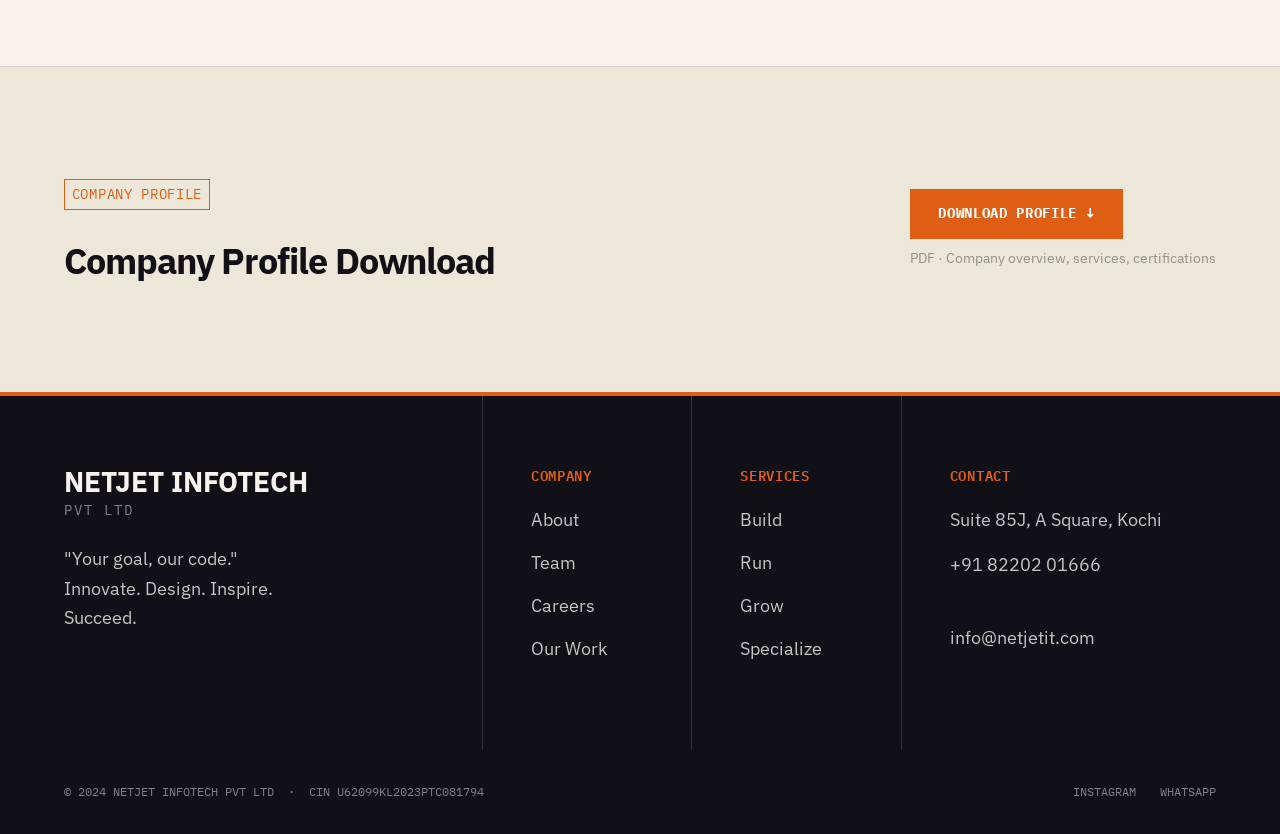
==== commit f287426a: "fix: mobile nav - max-height approach, simplified JS, div instead of nested nav" ====
--- a/about.html
+++ b/about.html
@@ -1,4 +1,4 @@
-<!DOCTYPE html>
+﻿<!DOCTYPE html>
 <html lang="en">
 <head>
   <meta charset="UTF-8">
@@ -130,7 +130,7 @@
         <span class="nav-toggle-bar"></span>
       </button>
     </div>
-    <nav class="nav-mobile" id="mobile-nav" aria-hidden="true">
+    <div class="nav-mobile" role="navigation" aria-label="Mobile navigation" id="mobile-nav" aria-hidden="true">
       <a href="index.html">Home</a>
       <a href="services.html">Services</a>
       <a href="work.html">Work</a>
@@ -139,7 +139,7 @@
       <a href="about.html">About</a>
       <a href="careers.html">Careers</a>
       <a href="contact.html" class="btn btn-primary">Get in touch</a>
-    </nav>
+    </div>
   </nav>
 
   <main>
@@ -345,3 +345,4 @@
   <script src="js/nav.js"></script>
 </body>
 </html>
+
--- a/css/components.css
+++ b/css/components.css
@@ -7,10 +7,15 @@
 .site-nav {
   position: sticky;
   top: 0;
-  z-index: 100;
+  z-index: 200;
   background-color: var(--cream);
-  border-bottom: 2px solid var(--ink); /* Strong structural separation */
+  border-bottom: 2px solid var(--ink);
   transition: transform var(--dur-mid) var(--ease-out);
+}
+
+/* For the absolute-positioned mobile dropdown to anchor to the nav bar */
+.nav-inner {
+  position: relative;
 }
 
 .site-nav.scroll-up { transform: translateY(0); }
@@ -65,7 +70,7 @@
 
 /* Nav links - structural tabs */
 .nav-links {
-  display: none;
+  display: none; /* Hidden on mobile; shown at 992px via media query */
   align-items: stretch;
   height: 100%;
 }
@@ -135,6 +140,8 @@
   cursor: pointer;
   padding: 0 var(--gutter);
   box-sizing: content-box;
+  -webkit-tap-highlight-color: transparent;
+  touch-action: manipulation;
 }
 
 .nav-violet .nav-toggle { border-left-color: var(--cream); }
@@ -149,45 +156,52 @@
 
 .nav-violet .nav-toggle-bar { background-color: var(--cream); }
 
-/* Mobile Menu */
+/* Mobile Menu — max-height approach for reliable mobile behavior */
 .nav-mobile {
   position: absolute;
   top: 100%;
   left: 0;
   width: 100%;
   background-color: var(--ink);
-  border-bottom: 2px solid var(--terra);
+  border-bottom: 3px solid var(--terra);
   display: flex;
   flex-direction: column;
+  padding: 0 var(--gutter);
+  max-height: 0;
+  overflow: hidden;
+  z-index: 9999;
+  transition: max-height 0.35s ease, padding 0.35s ease;
+}
+
+.nav-mobile.is-open {
+  max-height: 100vh;
   padding: var(--space-m) var(--gutter) var(--space-xl);
-  transform: translateY(-150%);
-  opacity: 0;
-  visibility: hidden;
-  transition: transform var(--dur-mid) var(--ease-out), opacity var(--dur-mid), visibility var(--dur-mid);
-}
-
-.nav-mobile.is-open {
-  transform: translateY(0);
-  opacity: 1;
-  visibility: visible;
 }
 
 .nav-mobile a {
   font-family: 'IBM Plex Sans', sans-serif;
-  font-size: var(--step-3);
+  font-size: var(--step-1);
   font-weight: var(--fw-bold);
   color: var(--cream);
   padding-block: var(--space-m);
   border-bottom: 1px solid rgba(247, 243, 236, 0.15);
   transition: color var(--dur-fast);
-}
-
-.nav-mobile a:hover { color: var(--terra); }
-.nav-mobile a:last-child { border-bottom: none; padding-top: var(--space-l); }
+  display: block;
+  text-decoration: none;
+  -webkit-tap-highlight-color: transparent;
+}
+
+.nav-mobile a:hover,
+.nav-mobile a:active { color: var(--terra); }
+.nav-mobile a:last-child { border-bottom: none; }
 
 @media (min-width: 992px) {
   .nav-toggle { display: none; }
   .nav-links { display: flex; }
+  .nav-mobile { display: none !important; }
+}
+  .nav-links { display: flex; }
+  .nav-mobile { display: none !important; }
 }
 
 /* â”€â”€â”€ Page Hero (Architectural) â”€â”€â”€â”€â”€â”€â”€â”€â”€â”€â”€â”€â”€â”€â”€â”€â”€â”€â”€â”€ */
@@ -645,3 +659,8 @@
   from { transform: translateX(0%); }
   to   { transform: translateX(-100%); }
 }
+
+
+
+
+
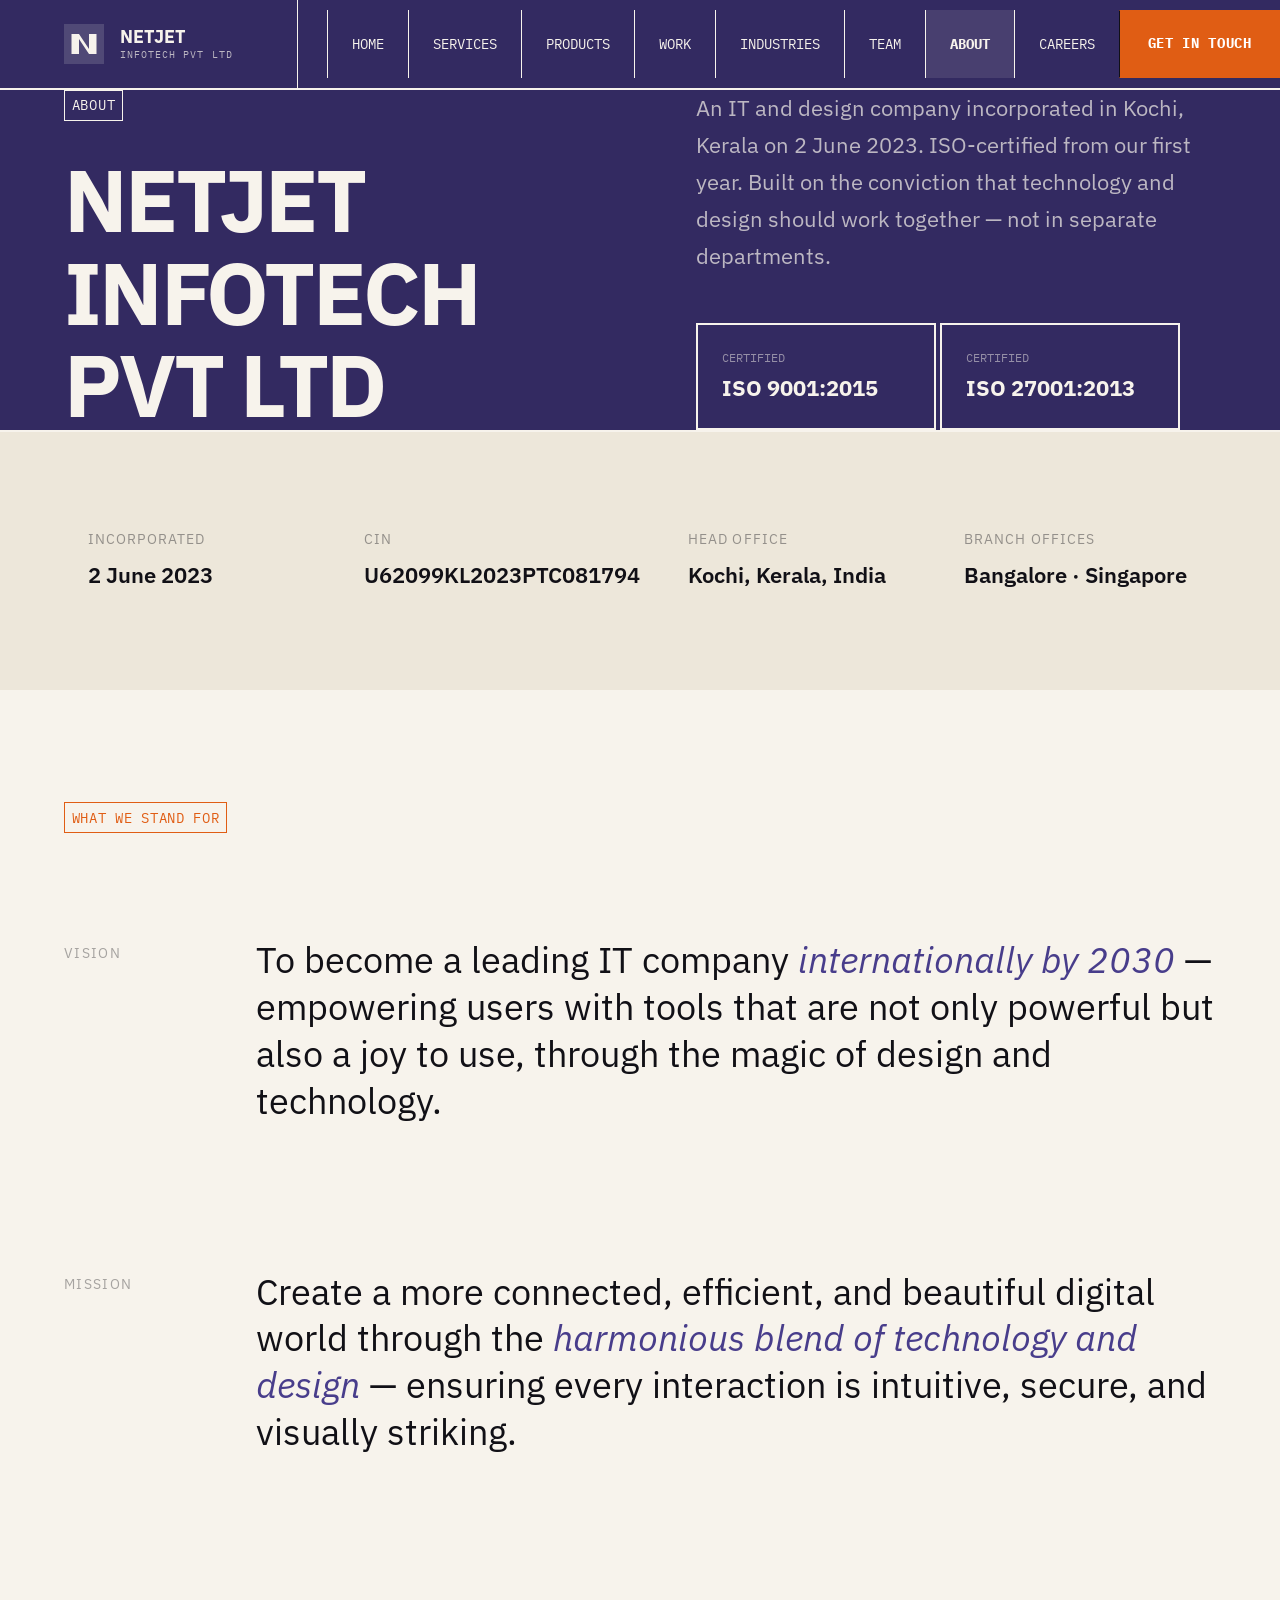
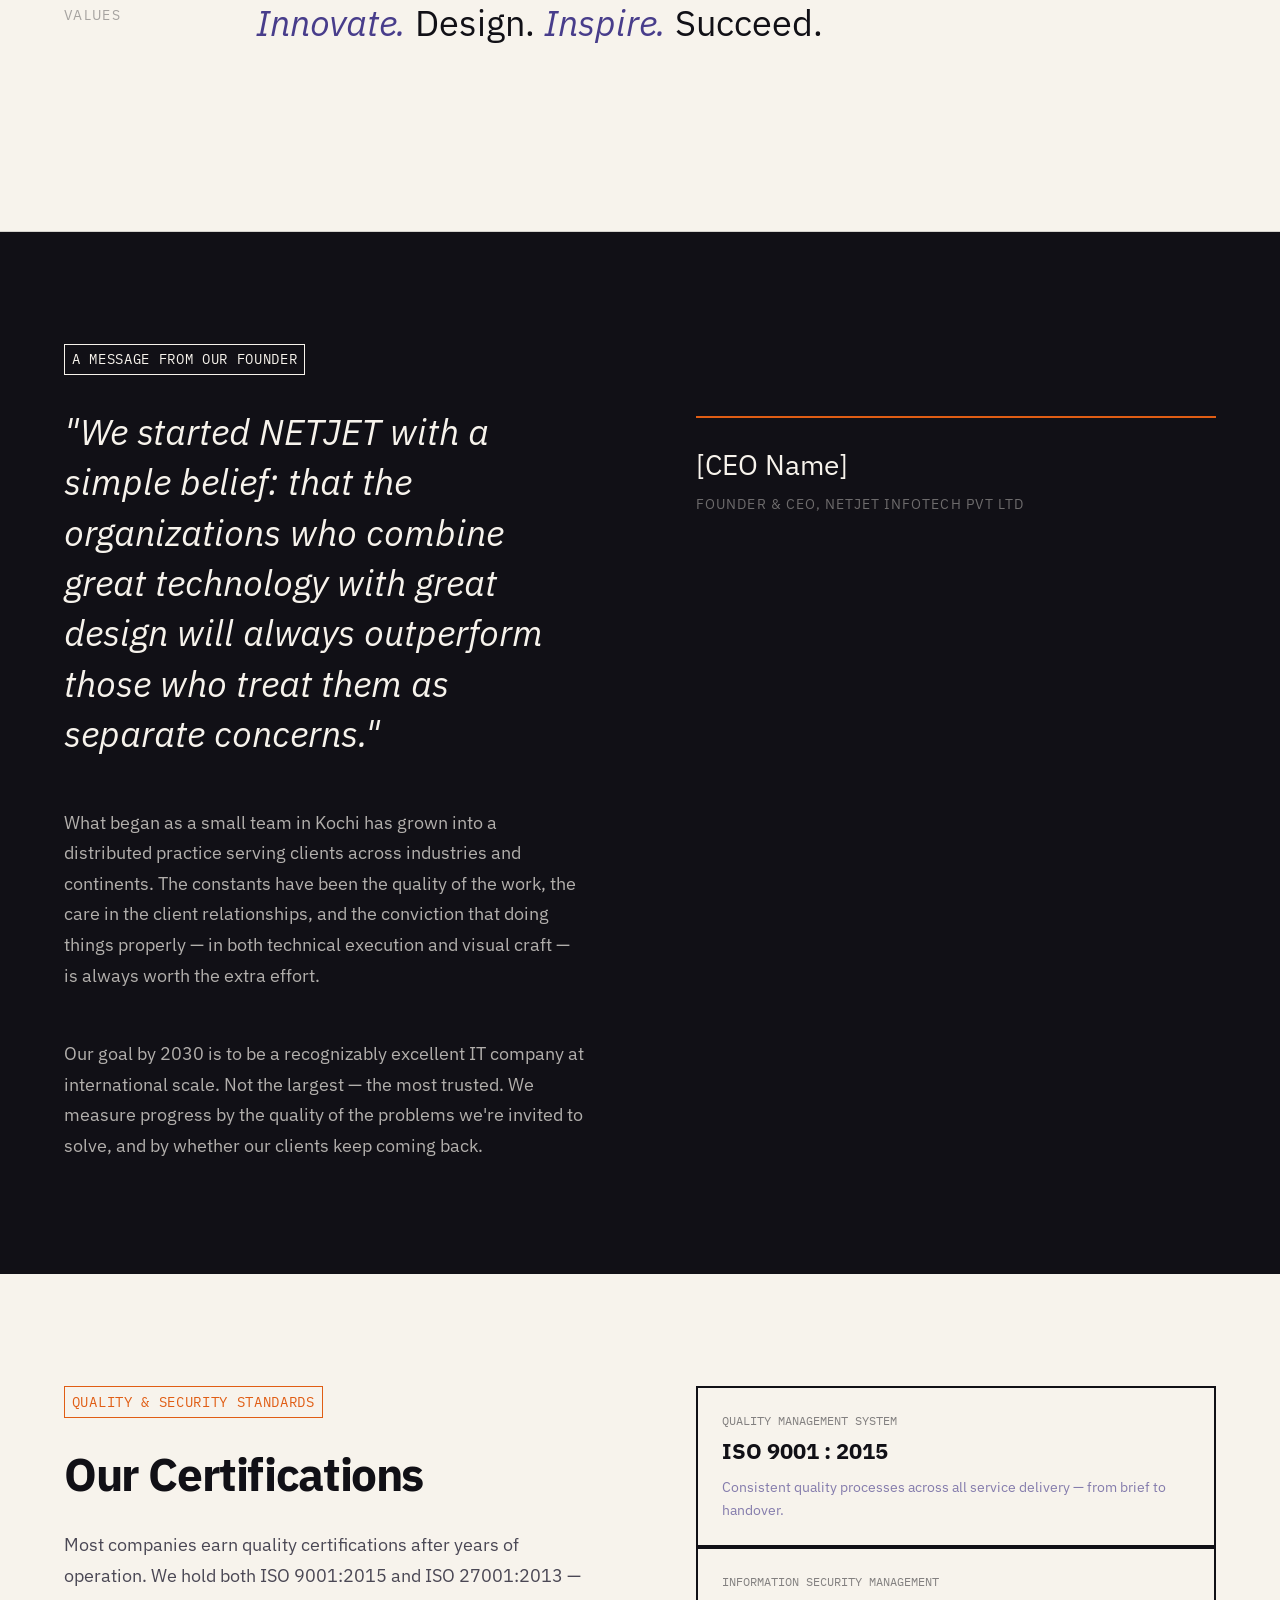
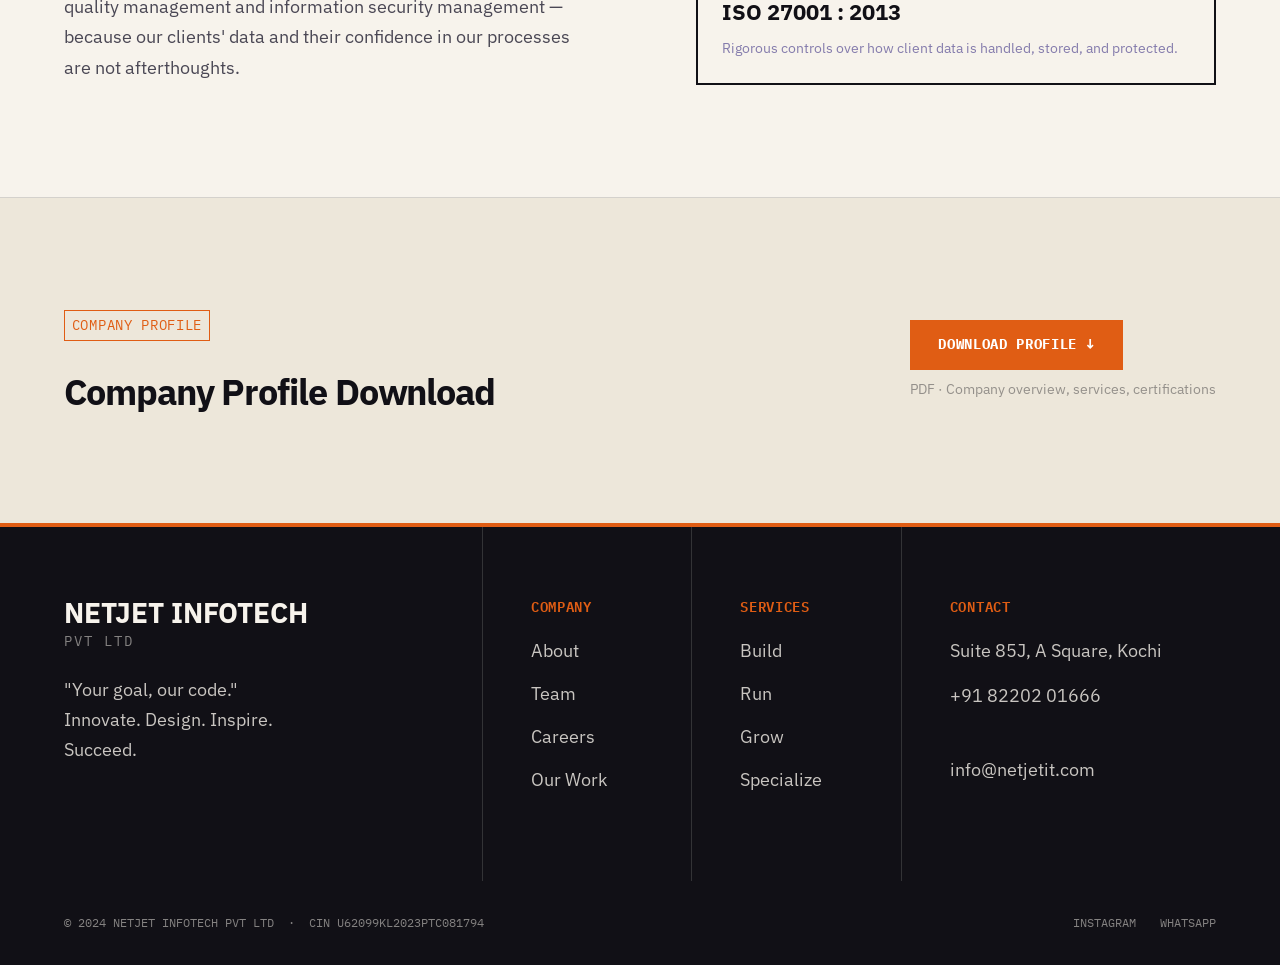
==== commit 5a81163c: "feat: add netjetgo product highlight section and dedicated product page" ====
--- a/about.html
+++ b/about.html
@@ -12,6 +12,7 @@
   <link rel="stylesheet" href="css/tokens.css">
   <link rel="stylesheet" href="css/base.css">
   <link rel="stylesheet" href="css/components.css">
+  <link rel="stylesheet" href="css/mobile.css">
   <style>
     .vmv-item {
       padding-block: var(--space-2xl);
@@ -117,6 +118,7 @@
       <div class="nav-links">
         <a href="index.html">Home</a>
         <a href="services.html">Services</a>
+      <a href="product.html">Products</a>
         <a href="work.html">Work</a>
         <a href="industries.html">Industries</a>
         <a href="team.html">Team</a>
@@ -133,6 +135,7 @@
     <div class="nav-mobile" role="navigation" aria-label="Mobile navigation" id="mobile-nav" aria-hidden="true">
       <a href="index.html">Home</a>
       <a href="services.html">Services</a>
+      <a href="product.html">Products</a>
       <a href="work.html">Work</a>
       <a href="industries.html">Industries</a>
       <a href="team.html">Team</a>
@@ -147,7 +150,7 @@
     <!-- Hero -->
     <header class="page-hero page-hero--violet" aria-labelledby="about-heading">
       <div class="container">
-        <div style="display: grid; grid-template-columns: 1fr 1fr; gap: var(--space-3xl); align-items: end;">
+        <div class="resp-grid" style="align-items: end;">
           <div>
             <p class="section-label section-label--light">About</p>
             <h1 id="about-heading" style="color: var(--cream); line-height: 1.05;">
@@ -224,7 +227,7 @@
     <!-- To add the CEO's message: replace the bracketed text and name below -->
     <section class="section" style="background-color: var(--ink);" aria-labelledby="ceo-heading">
       <div class="container">
-        <div style="display: grid; grid-template-columns: 3fr 2fr; gap: var(--space-3xl); align-items: start;">
+        <div class="resp-grid" style="align-items: start;">
           <div>
             <p class="section-label section-label--light">A message from our founder</p>
             <blockquote>
@@ -252,7 +255,7 @@
     <!-- Certifications -->
     <section class="section" aria-labelledby="certs-heading">
       <div class="container">
-        <div style="display: grid; grid-template-columns: 1fr 1fr; gap: var(--space-3xl); align-items: start;">
+        <div class="resp-grid" style="align-items: start;">
           <div>
             <p class="section-label">Quality &amp; Security Standards</p>
             <h2 id="certs-heading" style="margin-bottom: var(--space-l); max-width: 22ch;">Our Certifications</h2>
@@ -346,3 +349,7 @@
 </body>
 </html>
 
+
+
+
+
--- a/css/mobile.css
+++ b/css/mobile.css
@@ -0,0 +1,250 @@
+/*
+  NETJET INFOTECH
+  Mobile Responsive Overrides
+  Breakpoints: 768px (tablet), 480px (phone)
+*/
+
+/* ─── Global Mobile Resets ──────────────────────── */
+@media (max-width: 768px) {
+
+  /* Reduce section vertical padding */
+  .section,
+  [class*="page-hero"] {
+    padding-top: var(--space-xl);
+    padding-bottom: var(--space-xl);
+  }
+
+  /* Prevent anything from overflowing horizontally */
+  body { overflow-x: hidden; }
+  img, svg, video { max-width: 100%; }
+
+  /* Headings: use fluid scale properly */
+  h1 { font-size: clamp(2rem, 9vw, 3.5rem); letter-spacing: -0.02em; }
+  h2 { font-size: clamp(1.6rem, 7vw, 2.5rem); }
+  h3 { font-size: clamp(1.3rem, 5vw, 1.9rem); }
+
+  /* Spacing tokens — reduce heavy gaps on mobile */
+  .section { padding-block: var(--space-2xl); }
+
+  /* ─── Hero section ─────────────────────────────── */
+  .hero-inner,
+  [style*="grid-template-columns: 7fr 5fr"],
+  [style*="grid-template-columns: 1fr 1fr"],
+  [style*="grid-template-columns: 4fr 7fr"],
+  [style*="grid-template-columns: 3fr 2fr"],
+  [style*="grid-template-columns: 10rem 1fr"],
+  [style*="grid-template-columns: 1fr 1fr; gap: var(--space-3xl)"] {
+    grid-template-columns: 1fr !important;
+    gap: var(--space-xl) !important;
+  }
+
+  /* Also handle repeat() patterns */
+  [style*="grid-template-columns: repeat(2, 1fr)"],
+  [style*="grid-template-columns: repeat(3, 1fr)"],
+  [style*="grid-template-columns: repeat(4, 1fr)"] {
+    grid-template-columns: 1fr !important;
+    gap: var(--space-l) !important;
+  }
+
+  /* Hero aside panel — hide on mobile (info overload) */
+  .hero-aside { display: none; }
+
+  /* Hero body text width */
+  .hero-body,
+  .hero-sub { max-width: 100%; }
+
+  /* Hero actions — stack vertically */
+  .hero-actions {
+    flex-direction: column;
+    align-items: flex-start;
+    gap: var(--space-m);
+  }
+  .hero-actions .btn { width: 100%; text-align: center; justify-content: center; }
+
+  /* ─── Services teaser grid ──────────────────────── */
+  .services-teaser .container {
+    grid-template-columns: 1fr !important;
+    gap: var(--space-xl) !important;
+  }
+
+  /* ─── Contact block ─────────────────────────────── */
+  .contact-block-grid {
+    grid-template-columns: 1fr !important;
+    gap: var(--space-xl) !important;
+  }
+
+  /* ─── Structural grids (12-col) ─────────────────── */
+  .grid-structural {
+    grid-template-columns: 1fr !important;
+    border-left: none;
+    border-top: var(--border-structural-light);
+  }
+  .grid-structural .grid-cell {
+    border-right: none;
+    border-left: var(--border-structural-light);
+  }
+
+  /* ─── 4-col grids → 2-col ───────────────────────── */
+  .grid-4 { grid-template-columns: repeat(2, 1fr) !important; }
+
+  /* ─── Stats / pillars grid ───────────────────────── */
+  .pillars-grid,
+  .stats-grid,
+  .facts-grid {
+    grid-template-columns: 1fr 1fr !important;
+  }
+
+  /* ─── Card grids ──────────────────────────────────── */
+  .service-cards-grid,
+  .work-grid,
+  .team-grid,
+  .industry-grid {
+    grid-template-columns: 1fr !important;
+    gap: var(--space-l);
+  }
+
+  /* ─── Page hero (inner hero grid) ───────────────── */
+  .page-hero .container > div[style*="grid"] {
+    grid-template-columns: 1fr !important;
+    gap: var(--space-xl) !important;
+  }
+
+  /* ─── Footer grid ───────────────────────────────── */
+  .footer-grid {
+    grid-template-columns: 1fr !important;
+    gap: var(--space-xl);
+  }
+  .footer-col + .footer-col { border-left: none; border-top: var(--border-structural-dark); padding-top: var(--space-l); }
+
+  /* ─── Marquee ───────────────────────────────────── */
+  .marquee-content { animation-duration: 20s; }
+
+  /* ─── Process timeline ──────────────────────────── */
+  .process-timeline { gap: var(--space-l); }
+  .process-step { padding: var(--space-l); }
+
+  /* ─── Form fields ───────────────────────────────── */
+  .form-row,
+  [style*="grid-template-columns: 1fr 1fr; gap: var(--space-s)"] {
+    grid-template-columns: 1fr !important;
+  }
+
+  /* ─── Borders: remove side borders that cause visual mess ── */
+  .grid-2 > div,
+  .grid-3 > div { border-right: none; border-bottom: var(--border-structural-light); }
+  .grid-2 > div:last-child,
+  .grid-3 > div:last-child { border-bottom: none; }
+
+  /* ─── Typography overflow fix ───────────────────── */
+  p { max-width: 100%; word-break: break-word; }
+  h1, h2, h3 { word-break: break-word; overflow-wrap: break-word; }
+
+  /* ─── Track grid in careers ─────────────────────── */
+  .track-grid { grid-template-columns: 1fr !important; }
+
+  /* ─── Offices grid in contact ────────────────────── */
+  .offices-grid { grid-template-columns: 1fr !important; }
+
+  /* ─── Team/About vision-mission grid ─────────────── */
+  .vmv-item { grid-template-columns: 1fr !important; }
+}
+
+/* ─── Phone (≤480px) ────────────────────────────── */
+@media (max-width: 480px) {
+
+  /* Font sizes */
+  h1 { font-size: clamp(1.8rem, 8vw, 2.8rem); }
+  h2 { font-size: clamp(1.4rem, 7vw, 2rem); }
+
+  /* Nav: make toggle area larger for thumbs */
+  .nav-toggle { width: 44px; height: 44px; }
+  .nav-logo-text span { display: none; } /* Hide "INFOTECH PVT LTD" sub-line at tiny sizes */
+
+  /* Pillars / stats: stack to 1 col */
+  .pillars-grid,
+  .stats-grid,
+  .facts-grid,
+  .grid-4 { grid-template-columns: 1fr !important; }
+
+  /* Buttons: full width */
+  .btn { width: 100%; justify-content: center; text-align: center; }
+  .hero-actions { gap: var(--space-s); }
+
+  /* Section padding */
+  .section,
+  .page-hero { padding-top: var(--space-xl); padding-bottom: var(--space-xl); }
+
+  /* Remove heavy left padding on containers */
+  .container { padding-inline: 1rem; }
+
+  /* Marquee text slightly smaller */
+  .marquee-item svg { height: 16px; }
+
+  /* Work / case study cards: remove side borders */
+  .work-card,
+  .service-card { border-left: none; border-top: 3px solid var(--ink); }
+
+  /* Cert / badge items: stack */
+  .cert-grid { grid-template-columns: 1fr !important; }
+}
+
+/* ─── Tablet landscape (769px–1024px) ──────────── */
+@media (min-width: 769px) and (max-width: 1024px) {
+
+  h1 { font-size: clamp(2.5rem, 5vw, 4rem); }
+
+  /* 4-col → 2-col */
+  .grid-4 { grid-template-columns: repeat(2, 1fr) !important; }
+
+  /* Asymmetric grids → even split */
+  [style*="grid-template-columns: 7fr 5fr"],
+  [style*="grid-template-columns: 4fr 7fr"],
+  [style*="grid-template-columns: 3fr 2fr"] {
+    grid-template-columns: 1fr 1fr !important;
+    gap: var(--space-2xl) !important;
+  }
+
+  /* Footer: 2 col */
+  .footer-grid { grid-template-columns: repeat(2, 1fr) !important; }
+
+  /* Hero aside: show but compact */
+  .hero-aside { display: flex; flex-direction: row; flex-wrap: wrap; gap: var(--space-l); }
+  .hero-aside-item { flex: 1 1 calc(50% - var(--space-l)); }
+}
+
+/* ─── Responsive grid utility classes ───────────── */
+/* Applied via JS or added to HTML as data- attributes */
+/* These match common inline patterns found in page HTML */
+
+/* For inline style fallbacks: wrap any 2-col grid div with .resp-grid */
+.resp-grid {
+  display: grid;
+  grid-template-columns: 1fr 1fr;
+  gap: var(--space-3xl);
+}
+
+@media (max-width: 768px) {
+  .resp-grid {
+    grid-template-columns: 1fr !important;
+    gap: var(--space-xl) !important;
+  }
+}
+
+@media (max-width: 480px) {
+  .resp-grid {
+    gap: var(--space-l) !important;
+  }
+}
+
+/* ─── Contact form row grid ───────────── */
+.form-row-grid {
+  display: grid;
+  grid-template-columns: 1fr 1fr;
+  gap: var(--space-s) var(--space-l);
+}
+
+@media (max-width: 768px) {
+  .form-row-grid {
+    grid-template-columns: 1fr !important;
+  }
+}
